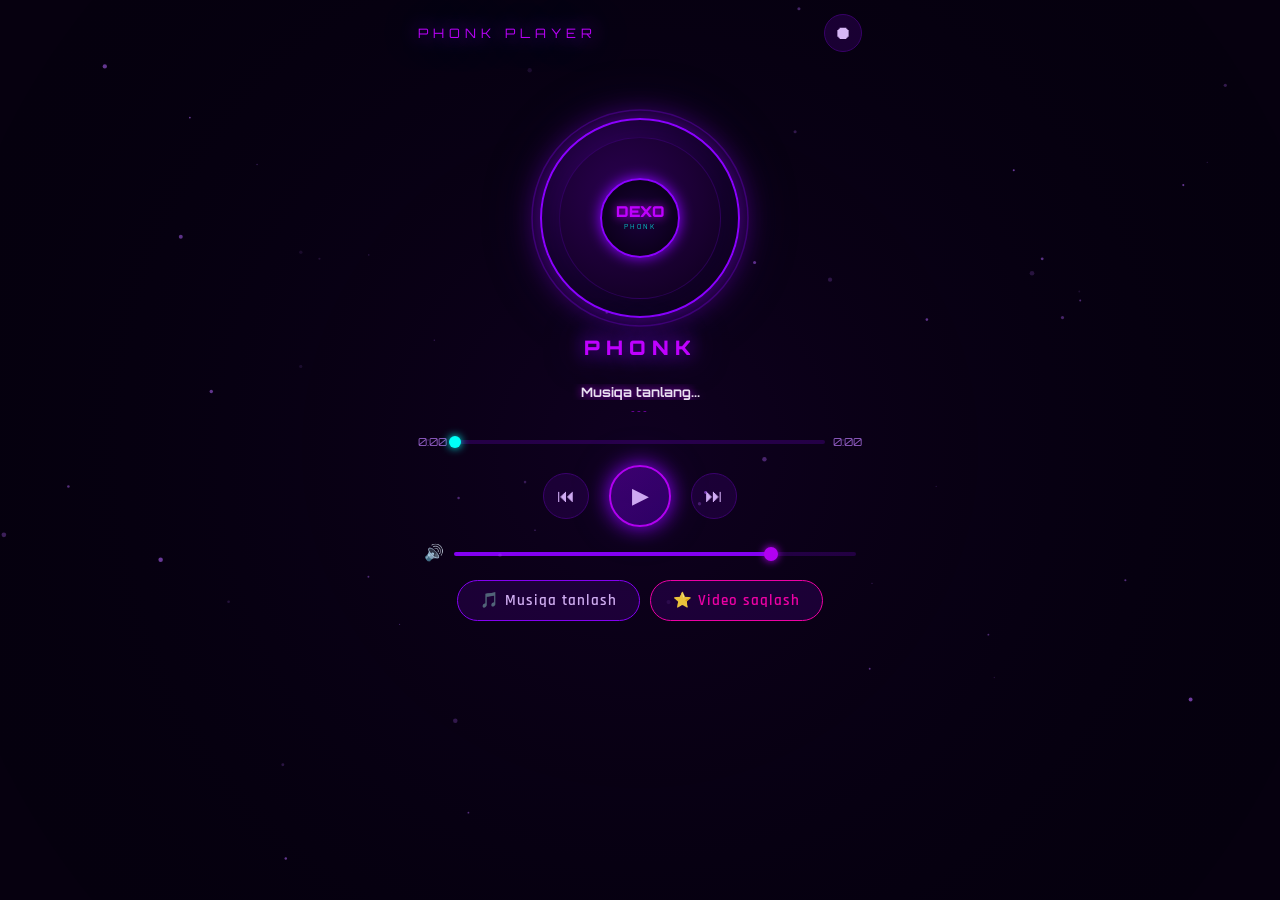
==== index.html @ 131a0eed "Add files via upload" ====
<!DOCTYPE html>
<html lang="uz">
<head>
<meta charset="UTF-8">
<meta name="viewport" content="width=device-width, initial-scale=1.0">
<title>DEXO PHONK Player</title>
<link rel="stylesheet" href="home.css">
</head>
<body>
<div class="app">

  <canvas id="bgCanvas"></canvas>

  <div class="container">

    <!-- Header -->
    <div class="header">
      <span class="app-title">PHONK PLAYER</span>
      <button class="rec-icon-btn" id="saveVideoBtn" title="Video yozish">⏺</button>
    </div>

    <!-- Visualizer -->
    <div class="visualizer-wrap">
      <canvas id="vizCanvas"></canvas>
      <div class="disc-ring">
        <div class="disc" id="disc">
          <div class="disc-inner">
            <span class="logo-text">DEXO</span>
            <span class="logo-sub">PHONK</span>
          </div>
        </div>
      </div>
      <div class="phonk-label">PHONK</div>
    </div>

    <!-- Song info -->
    <div class="song-info">
      <div class="song-title" id="songTitle">Musiqa tanlang...</div>
      <div class="song-artist" id="songArtist">---</div>
    </div>

    <!-- Progress -->
    <div class="progress-wrap">
      <span id="currentTime">0:00</span>
      <div class="progress-bar" id="progressBar">
        <div class="progress-fill" id="progressFill"></div>
        <div class="progress-thumb" id="progressThumb"></div>
      </div>
      <span id="duration">0:00</span>
    </div>

    <!-- Controls -->
    <div class="controls">
      <button class="ctrl-btn" id="prevBtn">⏮</button>
      <button class="ctrl-btn play-btn" id="playBtn">▶</button>
      <button class="ctrl-btn" id="nextBtn">⏭</button>
    </div>

    <!-- Volume -->
    <div class="volume-wrap">
      <span>🔊</span>
      <input type="range" id="volumeSlider" min="0" max="1" step="0.01" value="0.8">
    </div>

    <!-- Buttons -->
    <div class="file-section">
      <label class="file-btn" for="fileInput">
        🎵 Musiqa tanlash
        <input type="file" id="fileInput" accept="audio/*" hidden>
      </label>
      <button class="file-btn record-btn" id="recordBtn">⭐ Video saqlash</button>
    </div>

    <div class="loaded-info" id="loadedInfo"></div>

  </div>

  <!-- REC badge -->
  <div class="rec-indicator" id="recIndicator">
    <span class="rec-dot"></span><span id="recTime">REC 0:00</span>
  </div>

  <div class="toast" id="toast"></div>
</div>

<!-- crossOrigin YO'Q — local fayl uchun kerak emas -->
<audio id="audio"></audio>
<script src="home.js"></script>
</body>
</html>
---- home.css ----
@import url('https://fonts.googleapis.com/css2?family=Orbitron:wght@400;700;900&family=Rajdhani:wght@300;400;600&display=swap');

*, *::before, *::after { box-sizing: border-box; margin: 0; padding: 0; }

:root {
  --purple: #8b00ff;
  --purple-light: #bf00ff;
  --purple-dark: #3a006b;
  --cyan: #00fff7;
  --pink: #ff00aa;
  --bg: #06000f;
  --text: #e0c0ff;
}

html, body { height: 100%; background: var(--bg); }

body {
  color: var(--text);
  font-family: 'Rajdhani', sans-serif;
  overflow-x: hidden;
  min-height: 100vh;
}

#bgCanvas {
  position: fixed;
  top: 0; left: 0;
  width: 100%; height: 100%;
  z-index: 0;
  pointer-events: none;
}

.app { position: relative; z-index: 1; min-height: 100vh; }

.container {
  max-width: 480px;
  margin: 0 auto;
  padding: 14px 18px 30px;
  display: flex;
  flex-direction: column;
  align-items: center;
  gap: 16px;
}

/* Header */
.header {
  width: 100%;
  display: flex;
  align-items: center;
  justify-content: space-between;
}

.app-title {
  font-family: 'Orbitron', monospace;
  font-size: 13px;
  letter-spacing: 5px;
  color: var(--purple-light);
  text-shadow: 0 0 20px #8b00ff, 0 0 40px #4a0080;
}

.rec-icon-btn {
  background: rgba(139,0,255,0.15);
  border: 1.5px solid var(--purple-dark);
  color: var(--text);
  font-size: 18px;
  width: 38px; height: 38px;
  border-radius: 50%;
  cursor: pointer;
  display: flex; align-items: center; justify-content: center;
  transition: all 0.2s;
}
.rec-icon-btn:hover { border-color: var(--purple-light); box-shadow: 0 0 12px var(--purple); }
.rec-icon-btn.active { border-color: red; color: red; animation: pulseRec 1s infinite; }
@keyframes pulseRec { 0%,100%{box-shadow:0 0 8px red} 50%{box-shadow:0 0 24px red} }

/* Visualizer */
.visualizer-wrap {
  position: relative;
  width: 300px; height: 300px;
  display: flex; align-items: center; justify-content: center;
}

#vizCanvas {
  position: absolute;
  top: 0; left: 0;
  width: 100%; height: 100%;
}

.disc-ring {
  position: relative; z-index: 2;
  width: 200px; height: 200px;
  border-radius: 50%;
  background: radial-gradient(circle at 40% 35%, #3a006b 0%, #12002a 60%, #06000f 100%);
  border: 2px solid var(--purple);
  box-shadow: 0 0 30px #8b00ff88, 0 0 60px #4a008044, inset 0 0 30px #1a003355;
  display: flex; align-items: center; justify-content: center;
}

.disc {
  width: 162px; height: 162px;
  border-radius: 50%;
  background: radial-gradient(circle at 40% 35%, #2a0050 0%, #0d001a 100%);
  border: 1.5px solid #6600cc44;
  display: flex; align-items: center; justify-content: center;
  flex-direction: column;
}
.disc.spinning { animation: spin 4s linear infinite; }
@keyframes spin { to { transform: rotate(360deg); } }

.disc-inner {
  width: 80px; height: 80px;
  border-radius: 50%;
  background: radial-gradient(circle, #1a003a, #06000f);
  border: 2px solid var(--purple);
  box-shadow: 0 0 14px var(--purple);
  display: flex; align-items: center; justify-content: center;
  flex-direction: column;
  text-align: center;
}

.logo-text {
  font-family: 'Orbitron', monospace;
  font-size: 15px; font-weight: 900;
  color: var(--purple-light);
  text-shadow: 0 0 10px var(--purple-light);
  line-height: 1;
}
.logo-sub {
  font-size: 8px; color: var(--cyan);
  letter-spacing: 2px; margin-top: 3px;
}

.phonk-label {
  position: absolute; bottom: 8px; left: 50%;
  transform: translateX(-50%);
  font-family: 'Orbitron', monospace;
  font-size: 20px; font-weight: 900;
  color: var(--purple-light);
  text-shadow: 0 0 20px var(--purple), 0 0 40px var(--purple-dark);
  letter-spacing: 6px; z-index: 3; pointer-events: none;
}

/* Song info */
.song-info { text-align: center; width: 100%; }

.song-title {
  font-family: 'Orbitron', monospace;
  font-size: 13px; font-weight: 700; color: #fff;
  text-shadow: 0 0 10px var(--purple-light);
  white-space: nowrap; overflow: hidden; text-overflow: ellipsis;
  max-width: 340px; margin: 0 auto;
}
.song-artist {
  font-size: 12px; color: var(--purple-light);
  margin-top: 4px; letter-spacing: 2px;
}

/* Progress */
.progress-wrap {
  width: 100%; display: flex; align-items: center; gap: 8px;
  font-size: 11px; color: #9966cc; font-family: 'Orbitron', monospace;
}
.progress-bar {
  flex: 1; height: 4px;
  background: rgba(139,0,255,0.2);
  border-radius: 2px; cursor: pointer; position: relative;
}
.progress-fill {
  height: 100%; width: 0%;
  background: linear-gradient(90deg, var(--purple), var(--cyan));
  border-radius: 2px; box-shadow: 0 0 6px var(--cyan);
  pointer-events: none;
}
.progress-thumb {
  position: absolute; top: 50%; left: 0%;
  transform: translate(-50%,-50%);
  width: 12px; height: 12px;
  background: var(--cyan); border-radius: 50%;
  box-shadow: 0 0 8px var(--cyan); pointer-events: none;
}

/* Controls */
.controls { display: flex; align-items: center; gap: 20px; }

.ctrl-btn {
  background: rgba(139,0,255,0.12);
  border: 1.5px solid var(--purple-dark);
  color: var(--text);
  width: 46px; height: 46px;
  border-radius: 50%; font-size: 18px;
  cursor: pointer;
  display: flex; align-items: center; justify-content: center;
  transition: all 0.2s;
}
.ctrl-btn:hover { border-color: var(--purple-light); box-shadow: 0 0 14px var(--purple); color: #fff; }
.ctrl-btn:active { transform: scale(0.93); }

.play-btn {
  width: 62px; height: 62px; font-size: 22px;
  background: linear-gradient(135deg, var(--purple-dark), #2a0060);
  border: 2px solid var(--purple-light);
  box-shadow: 0 0 20px var(--purple), 0 0 40px #4a008055;
}
.play-btn:hover { box-shadow: 0 0 30px var(--purple-light); }

/* Volume */
.volume-wrap {
  width: 100%; display: flex; align-items: center; gap: 10px; padding: 0 6px;
}
#volumeSlider {
  flex: 1; -webkit-appearance: none; height: 4px;
  background: linear-gradient(90deg, var(--purple) 80%, rgba(139,0,255,0.2) 80%);
  border-radius: 2px; cursor: pointer; outline: none;
}
#volumeSlider::-webkit-slider-thumb {
  -webkit-appearance: none;
  width: 14px; height: 14px;
  background: var(--purple-light); border-radius: 50%;
  box-shadow: 0 0 8px var(--purple-light);
}

/* File section */
.file-section {
  display: flex; gap: 10px; flex-wrap: wrap;
  justify-content: center; width: 100%;
}
.file-btn {
  display: flex; align-items: center; gap: 8px;
  padding: 10px 22px;
  background: rgba(139,0,255,0.14);
  border: 1.5px solid var(--purple);
  border-radius: 30px; color: var(--text);
  font-family: 'Rajdhani', sans-serif;
  font-size: 15px; font-weight: 600; letter-spacing: 1px;
  cursor: pointer; transition: all 0.2s;
}
.file-btn:hover { background: rgba(139,0,255,0.28); box-shadow: 0 0 14px var(--purple); color: #fff; }
.file-btn:active { transform: scale(0.96); }

.record-btn { border-color: var(--pink); color: var(--pink); }
.record-btn:hover { box-shadow: 0 0 14px var(--pink); background: rgba(255,0,170,0.14); }
.record-btn.recording {
  animation: pulsePink 1s infinite;
  background: rgba(255,0,170,0.22); color: #fff;
}
@keyframes pulsePink {
  0%,100%{box-shadow:0 0 8px var(--pink)}
  50%{box-shadow:0 0 28px var(--pink),0 0 50px var(--pink)}
}

.loaded-info {
  font-size: 12px; color: #7744aa;
  text-align: center; letter-spacing: 1px; min-height: 16px;
}

/* REC indicator */
.rec-indicator {
  position: fixed; top: 16px; right: 16px;
  background: rgba(160,0,0,0.2);
  border: 1.5px solid red; border-radius: 20px;
  padding: 5px 14px;
  font-family: 'Orbitron', monospace; font-size: 11px; color: red;
  display: none; align-items: center; gap: 7px; z-index: 100;
}
.rec-indicator.show { display: flex; }
.rec-dot {
  width: 8px; height: 8px; background: red;
  border-radius: 50%; animation: blink 1s infinite;
}
@keyframes blink { 0%,100%{opacity:1} 50%{opacity:0} }

/* Toast */
.toast {
  position: fixed; bottom: 30px; left: 50%;
  transform: translateX(-50%) translateY(100px);
  background: rgba(90,0,180,0.97);
  color: #fff; padding: 10px 26px; border-radius: 24px;
  font-family: 'Rajdhani', sans-serif; font-size: 14px;
  font-weight: 600; letter-spacing: 1px;
  transition: transform 0.3s; z-index: 200;
  white-space: nowrap; box-shadow: 0 0 20px var(--purple);
  pointer-events: none;
}
.toast.show { transform: translateX(-50%) translateY(0); }
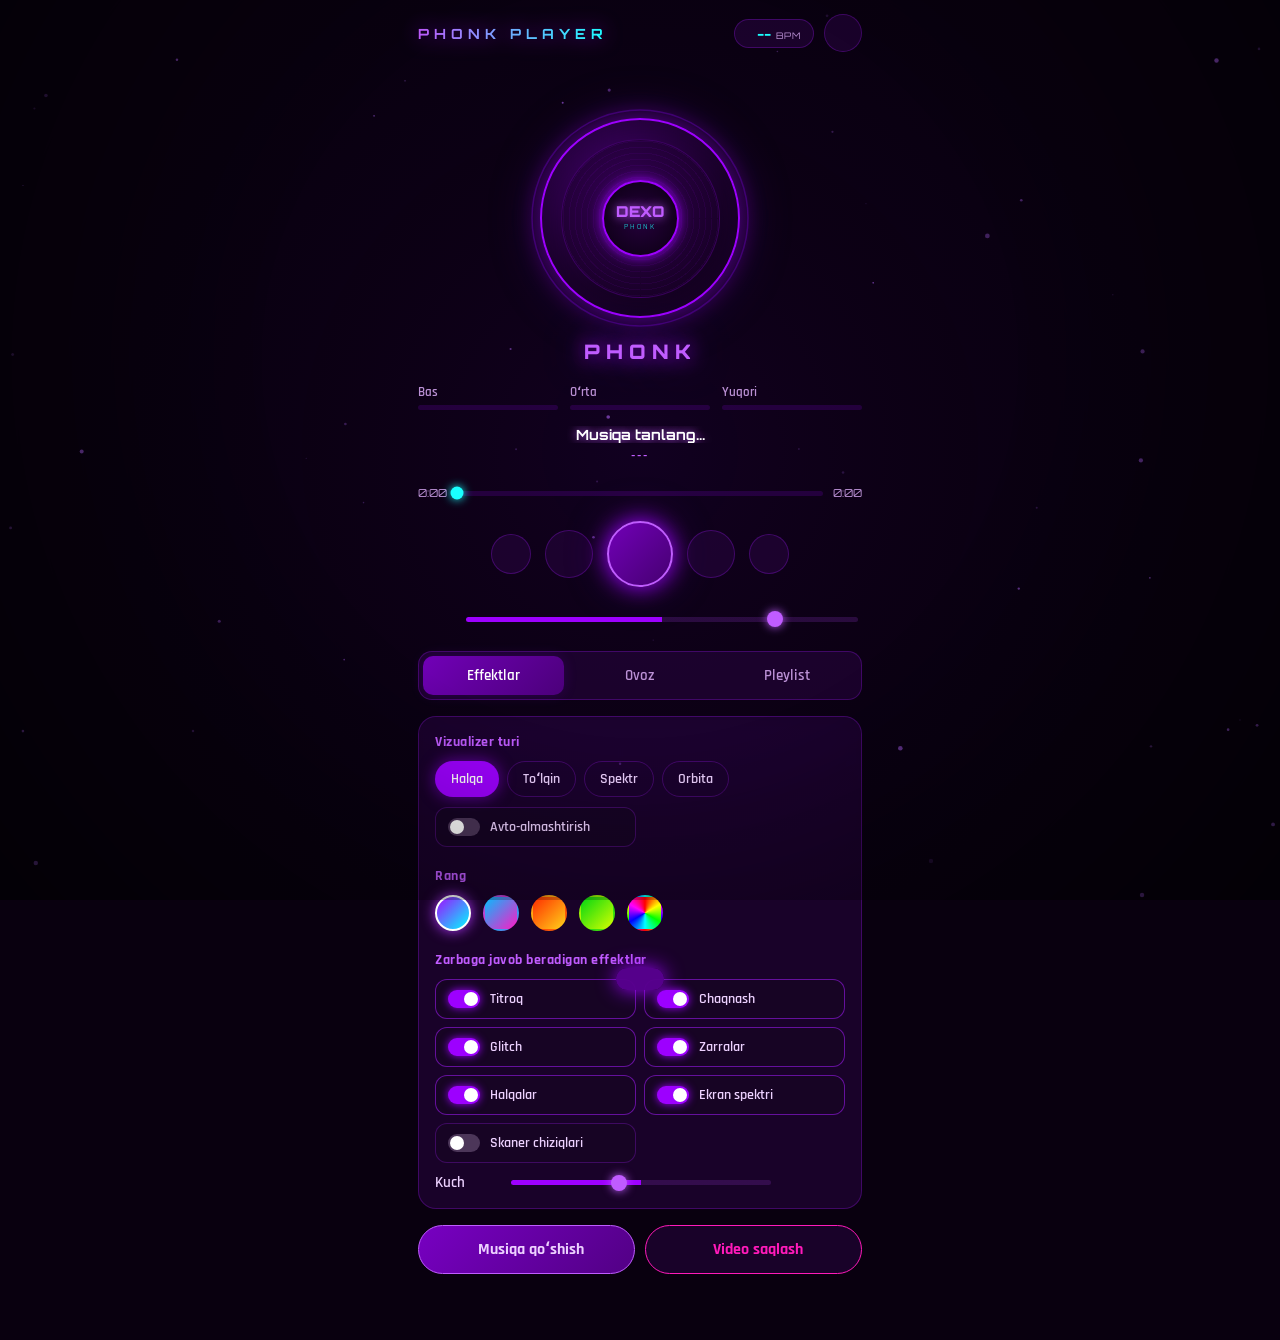
==== commit c6d414f9: "Add files via upload" ====
--- a/index.html
+++ b/index.html
@@ -2,27 +2,35 @@
 <html lang="uz">
 <head>
 <meta charset="UTF-8">
-<meta name="viewport" content="width=device-width, initial-scale=1.0">
+<meta name="viewport" content="width=device-width, initial-scale=1.0, viewport-fit=cover">
 <title>DEXO PHONK Player</title>
 <link rel="stylesheet" href="home.css">
 </head>
 <body>
-<div class="app">
+<div class="app" id="app">
 
   <canvas id="bgCanvas"></canvas>
-
-  <div class="container">
-
-    <!-- Header -->
-    <div class="header">
+  <div class="flash" id="flash"></div>
+  <div class="vignette"></div>
+  <div class="scan"></div>
+
+  <div class="container" id="container">
+
+    <!-- Sarlavha -->
+    <header class="header">
       <span class="app-title">PHONK PLAYER</span>
-      <button class="rec-icon-btn" id="saveVideoBtn" title="Video yozish">⏺</button>
-    </div>
-
-    <!-- Visualizer -->
-    <div class="visualizer-wrap">
+      <div class="header-right">
+        <div class="bpm" title="Musiqa tempi (taxminiy)">
+          <span id="bpmVal">--</span><small>BPM</small>
+        </div>
+        <button class="round-btn" id="saveVideoBtn" title="Video yozish" data-ico="rec"></button>
+      </div>
+    </header>
+
+    <!-- Vizualizer -->
+    <div class="visualizer-wrap" id="vizWrap">
       <canvas id="vizCanvas"></canvas>
-      <div class="disc-ring">
+      <div class="disc-ring" id="discRing">
         <div class="disc" id="disc">
           <div class="disc-inner">
             <span class="logo-text">DEXO</span>
@@ -33,7 +41,14 @@
       <div class="phonk-label">PHONK</div>
     </div>
 
-    <!-- Song info -->
+    <!-- Bas / oʻrta / yuqori darajalari -->
+    <div class="meters">
+      <div class="meter"><span>Bas</span><div class="meter-bar" id="mBass"><i></i></div></div>
+      <div class="meter"><span>Oʻrta</span><div class="meter-bar" id="mMid"><i></i></div></div>
+      <div class="meter"><span>Yuqori</span><div class="meter-bar" id="mTreble"><i></i></div></div>
+    </div>
+
+    <!-- Qoʻshiq maʼlumoti -->
     <div class="song-info">
       <div class="song-title" id="songTitle">Musiqa tanlang...</div>
       <div class="song-artist" id="songArtist">---</div>
@@ -43,48 +58,146 @@
     <div class="progress-wrap">
       <span id="currentTime">0:00</span>
       <div class="progress-bar" id="progressBar">
-        <div class="progress-fill" id="progressFill"></div>
+        <div class="progress-track"><div class="progress-fill" id="progressFill"></div></div>
         <div class="progress-thumb" id="progressThumb"></div>
       </div>
       <span id="duration">0:00</span>
     </div>
 
-    <!-- Controls -->
+    <!-- Boshqaruv -->
     <div class="controls">
-      <button class="ctrl-btn" id="prevBtn">⏮</button>
-      <button class="ctrl-btn play-btn" id="playBtn">▶</button>
-      <button class="ctrl-btn" id="nextBtn">⏭</button>
-    </div>
-
-    <!-- Volume -->
+      <button class="ctrl-btn small" id="shuffleBtn" title="Aralashtirish (S)" data-ico="shuffle"></button>
+      <button class="ctrl-btn" id="prevBtn" title="Oldingi (P)" data-ico="prev"></button>
+      <button class="ctrl-btn play-btn" id="playBtn" title="Ijro / pauza (Probel)" data-ico="play"></button>
+      <button class="ctrl-btn" id="nextBtn" title="Keyingi (N)" data-ico="next"></button>
+      <button class="ctrl-btn small" id="loopBtn" title="Takrorlash (L)" data-ico="repeat"></button>
+    </div>
+
+    <!-- Ovoz balandligi -->
     <div class="volume-wrap">
-      <span>🔊</span>
-      <input type="range" id="volumeSlider" min="0" max="1" step="0.01" value="0.8">
-    </div>
-
-    <!-- Buttons -->
-    <div class="file-section">
-      <label class="file-btn" for="fileInput">
-        🎵 Musiqa tanlash
-        <input type="file" id="fileInput" accept="audio/*" hidden>
+      <button class="icon-btn" id="muteBtn" title="Ovozni oʻchirish (M)" data-ico="vol"></button>
+      <input type="range" id="volumeSlider" min="0" max="1" step="0.01" value="0.8" aria-label="Ovoz balandligi">
+    </div>
+
+    <!-- Tablar -->
+    <div class="tabs" role="tablist">
+      <button class="tab active" data-tab="fx" role="tab">Effektlar</button>
+      <button class="tab" data-tab="audio" role="tab">Ovoz</button>
+      <button class="tab" data-tab="list" role="tab">Pleylist</button>
+    </div>
+
+    <div class="panels">
+
+      <!-- EFFEKTLAR -->
+      <section class="panel show" id="panel-fx">
+        <div class="group">
+          <div class="group-title">Vizualizer turi</div>
+          <div class="chips">
+            <button class="chip active" data-viz="ring">Halqa</button>
+            <button class="chip" data-viz="wave">Toʻlqin</button>
+            <button class="chip" data-viz="bars">Spektr</button>
+            <button class="chip" data-viz="orbit">Orbita</button>
+          </div>
+          <div class="switches">
+            <button class="switch" data-fx="auto" aria-pressed="false"><span class="sw"></span>Avto-almashtirish</button>
+          </div>
+        </div>
+
+        <div class="group">
+          <div class="group-title">Rang</div>
+          <div class="swatches">
+            <button class="swatch active" data-theme="phonk" title="Phonk"></button>
+            <button class="swatch" data-theme="neon" title="Neon"></button>
+            <button class="swatch" data-theme="fire" title="Olov"></button>
+            <button class="swatch" data-theme="toxic" title="Zahar"></button>
+            <button class="swatch" data-theme="rainbow" title="Kamalak (avto)"></button>
+          </div>
+        </div>
+
+        <div class="group">
+          <div class="group-title">Zarbaga javob beradigan effektlar</div>
+          <div class="switches">
+            <button class="switch" data-fx="shake" aria-pressed="true"><span class="sw"></span>Titroq</button>
+            <button class="switch" data-fx="flash" aria-pressed="true"><span class="sw"></span>Chaqnash</button>
+            <button class="switch" data-fx="glitch" aria-pressed="true"><span class="sw"></span>Glitch</button>
+            <button class="switch" data-fx="particles" aria-pressed="true"><span class="sw"></span>Zarralar</button>
+            <button class="switch" data-fx="rings" aria-pressed="true"><span class="sw"></span>Halqalar</button>
+            <button class="switch" data-fx="screenBars" aria-pressed="true"><span class="sw"></span>Ekran spektri</button>
+            <button class="switch" data-fx="scan" aria-pressed="false"><span class="sw"></span>Skaner chiziqlari</button>
+          </div>
+          <label class="slider-row">
+            <span>Kuch</span>
+            <input type="range" data-num="power" min="0.3" max="2" step="0.1" value="1">
+            <output></output>
+          </label>
+        </div>
+      </section>
+
+      <!-- OVOZ -->
+      <section class="panel" id="panel-audio">
+        <div class="group">
+          <div class="group-title">Tayyor sozlamalar</div>
+          <div class="chips">
+            <button class="chip active" data-preset="normal">Oddiy</button>
+            <button class="chip" data-preset="slowed">Slowed + reverb</button>
+            <button class="chip" data-preset="sped">Sped up</button>
+            <button class="chip" data-preset="bass">Bass boost</button>
+          </div>
+        </div>
+
+        <div class="group">
+          <div class="group-title">Ekvalayzer</div>
+          <label class="slider-row"><span>Bas</span>
+            <input type="range" data-au="bass" min="-12" max="12" step="1" value="0"><output></output></label>
+          <label class="slider-row"><span>Oʻrta</span>
+            <input type="range" data-au="mid" min="-12" max="12" step="1" value="0"><output></output></label>
+          <label class="slider-row"><span>Yuqori</span>
+            <input type="range" data-au="treble" min="-12" max="12" step="1" value="0"><output></output></label>
+        </div>
+
+        <div class="group">
+          <div class="group-title">Effektlar</div>
+          <label class="slider-row"><span>Reverb</span>
+            <input type="range" data-au="reverb" min="0" max="1" step="0.05" value="0"><output></output></label>
+          <label class="slider-row"><span>Tezlik</span>
+            <input type="range" data-au="speed" min="0.5" max="1.5" step="0.05" value="1"><output></output></label>
+          <div class="switches">
+            <button class="switch" data-aub="keepPitch" aria-pressed="true"><span class="sw"></span>Ohangni saqlash</button>
+          </div>
+          <div class="hint">Ohangni saqlash oʻchiq boʻlsa, tezlik oʻzgarganda ovoz ham past yoki baland boʻladi (slowed / sped up uslubi).</div>
+        </div>
+      </section>
+
+      <!-- PLEYLIST -->
+      <section class="panel" id="panel-list">
+        <ul class="playlist" id="playlist"></ul>
+        <div class="empty" id="emptyList">Pleylist boʻsh. «Musiqa qoʻshish» tugmasini bosing yoki audio fayllarni shu sahifaga tashlang.</div>
+        <div class="hint keys">Klavishlar: Probel — ijro, ← → — surish, ↑ ↓ — ovoz, N / P — keyingi / oldingi, M — ovozsiz, V — vizualizer, T — rang.</div>
+      </section>
+    </div>
+
+    <!-- Tugmalar -->
+    <div class="actions">
+      <label class="btn primary" for="fileInput">
+        <span class="ico" data-ico="music"></span>Musiqa qoʻshish
+        <input type="file" id="fileInput" accept="audio/*" multiple hidden>
       </label>
-      <button class="file-btn record-btn" id="recordBtn">⭐ Video saqlash</button>
+      <button class="btn record" id="recordBtn"><span class="ico" data-ico="rec"></span>Video saqlash</button>
     </div>
 
     <div class="loaded-info" id="loadedInfo"></div>
-
   </div>
 
-  <!-- REC badge -->
+  <!-- REC belgisi -->
   <div class="rec-indicator" id="recIndicator">
     <span class="rec-dot"></span><span id="recTime">REC 0:00</span>
   </div>
 
+  <div class="drop">Musiqani shu yerga tashlang</div>
   <div class="toast" id="toast"></div>
 </div>
 
-<!-- crossOrigin YO'Q — local fayl uchun kerak emas -->
-<audio id="audio"></audio>
+<audio id="audio" preload="auto"></audio>
 <script src="home.js"></script>
 </body>
 </html>
--- a/home.css
+++ b/home.css
@@ -1,15 +1,22 @@
-@import url('https://fonts.googleapis.com/css2?family=Orbitron:wght@400;700;900&family=Rajdhani:wght@300;400;600&display=swap');
+@import url('https://fonts.googleapis.com/css2?family=Orbitron:wght@400;700;900&family=Rajdhani:wght@400;500;600;700&display=swap');
 
 *, *::before, *::after { box-sizing: border-box; margin: 0; padding: 0; }
 
+/* Ranglar JS orqali (--h, --h2, --h3) oʻzgaradi */
 :root {
-  --purple: #8b00ff;
-  --purple-light: #bf00ff;
-  --purple-dark: #3a006b;
-  --cyan: #00fff7;
-  --pink: #ff00aa;
-  --bg: #06000f;
-  --text: #e0c0ff;
+  --h: 277;
+  --h2: 180;
+  --h3: 318;
+  --c1: hsl(var(--h) 100% 50%);
+  --c2: hsl(var(--h) 100% 68%);
+  --c3: hsl(var(--h2) 100% 55%);
+  --c4: hsl(var(--h3) 100% 55%);
+  --bg: hsl(var(--h) 100% 3%);
+  --text: hsl(var(--h) 100% 91%);
+  --muted: hsl(var(--h) 45% 70%);
+  --line: hsl(var(--h) 100% 55% / 0.28);
+  --glass: hsl(var(--h) 90% 14% / 0.5);
+  --glass-hi: hsl(var(--h) 100% 50% / 0.16);
 }
 
 html, body { height: 100%; background: var(--bg); }
@@ -17,267 +24,446 @@
 body {
   color: var(--text);
   font-family: 'Rajdhani', sans-serif;
+  font-size: 16px;
   overflow-x: hidden;
   min-height: 100vh;
-}
-
+  -webkit-tap-highlight-color: transparent;
+}
+
+button { font-family: inherit; color: inherit; }
+button:focus-visible, input:focus-visible, .btn:focus-within {
+  outline: 2px solid var(--c3);
+  outline-offset: 2px;
+}
+
+/* ── Fon qatlamlari ─────────────────────────── */
 #bgCanvas {
-  position: fixed;
-  top: 0; left: 0;
+  position: fixed; top: 0; left: 0;
   width: 100%; height: 100%;
-  z-index: 0;
-  pointer-events: none;
-}
+  z-index: 0; pointer-events: none;
+}
+.flash {
+  position: fixed; inset: 0; z-index: 50; pointer-events: none;
+  opacity: 0; mix-blend-mode: screen;
+  background: radial-gradient(circle at 50% 35%, hsl(var(--h) 100% 62%), hsl(var(--h2) 100% 40% / 0.4) 55%, transparent 80%);
+}
+.vignette {
+  position: fixed; inset: 0; z-index: 49; pointer-events: none;
+  background: radial-gradient(circle at 50% 40%, transparent 45%, rgba(0, 0, 0, 0.6) 100%);
+}
+.scan {
+  position: fixed; inset: 0; z-index: 51; pointer-events: none; display: none;
+  background: repeating-linear-gradient(0deg, rgba(0,0,0,0.28) 0 1px, transparent 1px 3px);
+  mix-blend-mode: multiply;
+}
+.app.fx-scan .scan { display: block; }
 
 .app { position: relative; z-index: 1; min-height: 100vh; }
 
 .container {
+  position: relative; z-index: 2;
   max-width: 480px;
   margin: 0 auto;
-  padding: 14px 18px 30px;
-  display: flex;
-  flex-direction: column;
-  align-items: center;
-  gap: 16px;
-}
-
-/* Header */
+  padding: calc(14px + env(safe-area-inset-top, 0px)) 18px calc(34px + env(safe-area-inset-bottom, 0px));
+  display: flex; flex-direction: column; align-items: center; gap: 16px;
+  will-change: transform;
+}
+
+/* ── Sarlavha ───────────────────────────────── */
 .header {
   width: 100%;
-  display: flex;
-  align-items: center;
-  justify-content: space-between;
-}
+  display: flex; align-items: center; justify-content: space-between;
+}
+.header-right { display: flex; align-items: center; gap: 10px; }
 
 .app-title {
   font-family: 'Orbitron', monospace;
-  font-size: 13px;
-  letter-spacing: 5px;
-  color: var(--purple-light);
-  text-shadow: 0 0 20px #8b00ff, 0 0 40px #4a0080;
-}
-
-.rec-icon-btn {
-  background: rgba(139,0,255,0.15);
-  border: 1.5px solid var(--purple-dark);
+  font-size: 14px; font-weight: 700; letter-spacing: 5px;
+  background: linear-gradient(90deg, var(--c2), var(--c3));
+  -webkit-background-clip: text; background-clip: text; color: transparent;
+  filter: drop-shadow(0 0 10px hsl(var(--h) 100% 50% / 0.7));
+}
+
+.bpm {
+  display: flex; align-items: baseline; gap: 5px;
+  padding: 5px 12px; border-radius: 999px;
+  background: var(--glass); border: 1px solid var(--line);
+  font-family: 'Orbitron', monospace;
+}
+.bpm span { font-size: 14px; font-weight: 700; color: var(--c3); min-width: 2ch; text-align: right; }
+.bpm small { font-size: 9px; color: var(--muted); letter-spacing: 1px; }
+
+.round-btn {
+  width: 38px; height: 38px; border-radius: 50%;
+  background: var(--glass); border: 1.5px solid var(--line);
+  display: flex; align-items: center; justify-content: center;
+  cursor: pointer; transition: all 0.2s;
+}
+.round-btn svg { width: 18px; height: 18px; }
+.round-btn:hover { border-color: var(--c2); box-shadow: 0 0 14px var(--c1); }
+.round-btn.active { border-color: #ff2a2a; color: #ff2a2a; animation: pulseRec 1s infinite; }
+@keyframes pulseRec { 0%,100% { box-shadow: 0 0 6px #f22; } 50% { box-shadow: 0 0 22px #f22; } }
+
+/* ── Vizualizer ─────────────────────────────── */
+.visualizer-wrap {
+  position: relative;
+  width: min(300px, 84vw);
+  aspect-ratio: 1;
+  display: flex; align-items: center; justify-content: center;
+}
+#vizCanvas { position: absolute; top: 0; left: 0; width: 100%; height: 100%; }
+
+.disc-ring {
+  --glow: 0;
+  position: relative; z-index: 2;
+  width: 66.67%; aspect-ratio: 1;
+  border-radius: 50%;
+  background: radial-gradient(circle at 40% 35%, hsl(var(--h) 100% 22%) 0%, hsl(var(--h) 100% 7%) 60%, var(--bg) 100%);
+  border: 2px solid var(--c1);
+  box-shadow:
+    0 0 calc(26px + var(--glow) * 50px) hsl(var(--h) 100% 50% / calc(0.45 + var(--glow) * 0.45)),
+    0 0 calc(50px + var(--glow) * 70px) hsl(var(--h) 100% 30% / 0.35),
+    inset 0 0 30px hsl(var(--h) 100% 15% / 0.35);
+  display: flex; align-items: center; justify-content: center;
+  will-change: transform;
+}
+
+.disc {
+  width: 81%; aspect-ratio: 1;
+  border-radius: 50%;
+  background:
+    repeating-radial-gradient(circle at center, transparent 0 5px, hsl(var(--h) 100% 50% / 0.07) 5px 6px),
+    radial-gradient(circle at 40% 35%, hsl(var(--h) 100% 16%) 0%, hsl(var(--h) 100% 5%) 100%);
+  border: 1.5px solid hsl(var(--h) 100% 40% / 0.3);
+  display: flex; align-items: center; justify-content: center;
+  will-change: transform;
+}
+
+.disc-inner {
+  width: 49%; aspect-ratio: 1;
+  border-radius: 50%;
+  background: radial-gradient(circle, hsl(var(--h) 100% 12%), var(--bg));
+  border: 2px solid var(--c1);
+  box-shadow: 0 0 14px var(--c1);
+  display: flex; align-items: center; justify-content: center; flex-direction: column;
+  text-align: center;
+}
+.logo-text {
+  font-family: 'Orbitron', monospace; font-size: 15px; font-weight: 900;
+  color: var(--c2); text-shadow: 0 0 10px var(--c2); line-height: 1;
+}
+.logo-sub { font-size: 8px; color: var(--c3); letter-spacing: 2px; margin-top: 3px; }
+
+.phonk-label {
+  position: absolute; bottom: 4px; left: 50%;
+  transform: translateX(-50%);
+  font-family: 'Orbitron', monospace; font-size: 20px; font-weight: 900;
+  color: var(--c2);
+  text-shadow: 0 0 20px var(--c1), 0 0 40px hsl(var(--h) 100% 30%);
+  letter-spacing: 6px; z-index: 3; pointer-events: none;
+}
+
+/* ── Daraja koʻrsatkichlari ─────────────────── */
+.meters { width: 100%; display: grid; grid-template-columns: repeat(3, 1fr); gap: 12px; }
+.meter { display: flex; flex-direction: column; gap: 5px; font-size: 13px; font-weight: 600; color: var(--muted); }
+.meter-bar { height: 5px; border-radius: 3px; background: var(--glass-hi); overflow: hidden; --v: 0; }
+.meter-bar i {
+  display: block; width: 100%; height: 100%;
+  transform-origin: left; transform: scaleX(var(--v));
+  background: linear-gradient(90deg, var(--c1), var(--c3));
+  box-shadow: 0 0 8px var(--c3);
+}
+
+/* ── Qoʻshiq maʼlumoti ──────────────────────── */
+.song-info { text-align: center; width: 100%; }
+.song-title {
+  font-family: 'Orbitron', monospace; font-size: 14px; font-weight: 700; color: #fff;
+  text-shadow: 0 0 10px var(--c2);
+  white-space: nowrap; overflow: hidden; text-overflow: ellipsis;
+  max-width: 100%; margin: 0 auto;
+}
+.song-artist { font-size: 14px; font-weight: 600; color: var(--c2); margin-top: 4px; letter-spacing: 2px; }
+
+/* ── Progress ───────────────────────────────── */
+.progress-wrap {
+  width: 100%; display: flex; align-items: center; gap: 10px;
+  font-size: 11px; color: var(--muted); font-family: 'Orbitron', monospace;
+}
+.progress-bar { flex: 1; height: 24px; position: relative; cursor: pointer; touch-action: none; display: flex; align-items: center; }
+.progress-track { width: 100%; height: 5px; background: var(--glass-hi); border-radius: 3px; overflow: hidden; }
+.progress-fill {
+  height: 100%; width: 0%;
+  background: linear-gradient(90deg, var(--c1), var(--c3));
+  box-shadow: 0 0 8px var(--c3); pointer-events: none;
+}
+.progress-thumb {
+  position: absolute; top: 50%; left: 0%;
+  transform: translate(-50%, -50%);
+  width: 13px; height: 13px; background: var(--c3); border-radius: 50%;
+  box-shadow: 0 0 10px var(--c3); pointer-events: none;
+}
+
+/* ── Boshqaruv ──────────────────────────────── */
+.controls { display: flex; align-items: center; justify-content: center; gap: 14px; }
+
+.ctrl-btn {
+  background: var(--glass); border: 1.5px solid var(--line);
   color: var(--text);
-  font-size: 18px;
-  width: 38px; height: 38px;
-  border-radius: 50%;
+  width: 48px; height: 48px; border-radius: 50%;
   cursor: pointer;
   display: flex; align-items: center; justify-content: center;
   transition: all 0.2s;
 }
-.rec-icon-btn:hover { border-color: var(--purple-light); box-shadow: 0 0 12px var(--purple); }
-.rec-icon-btn.active { border-color: red; color: red; animation: pulseRec 1s infinite; }
-@keyframes pulseRec { 0%,100%{box-shadow:0 0 8px red} 50%{box-shadow:0 0 24px red} }
-
-/* Visualizer */
-.visualizer-wrap {
-  position: relative;
-  width: 300px; height: 300px;
-  display: flex; align-items: center; justify-content: center;
-}
-
-#vizCanvas {
-  position: absolute;
-  top: 0; left: 0;
-  width: 100%; height: 100%;
-}
-
-.disc-ring {
-  position: relative; z-index: 2;
-  width: 200px; height: 200px;
-  border-radius: 50%;
-  background: radial-gradient(circle at 40% 35%, #3a006b 0%, #12002a 60%, #06000f 100%);
-  border: 2px solid var(--purple);
-  box-shadow: 0 0 30px #8b00ff88, 0 0 60px #4a008044, inset 0 0 30px #1a003355;
-  display: flex; align-items: center; justify-content: center;
-}
-
-.disc {
-  width: 162px; height: 162px;
-  border-radius: 50%;
-  background: radial-gradient(circle at 40% 35%, #2a0050 0%, #0d001a 100%);
-  border: 1.5px solid #6600cc44;
-  display: flex; align-items: center; justify-content: center;
-  flex-direction: column;
-}
-.disc.spinning { animation: spin 4s linear infinite; }
-@keyframes spin { to { transform: rotate(360deg); } }
-
-.disc-inner {
-  width: 80px; height: 80px;
-  border-radius: 50%;
-  background: radial-gradient(circle, #1a003a, #06000f);
-  border: 2px solid var(--purple);
-  box-shadow: 0 0 14px var(--purple);
-  display: flex; align-items: center; justify-content: center;
-  flex-direction: column;
-  text-align: center;
-}
-
-.logo-text {
-  font-family: 'Orbitron', monospace;
-  font-size: 15px; font-weight: 900;
-  color: var(--purple-light);
-  text-shadow: 0 0 10px var(--purple-light);
-  line-height: 1;
-}
-.logo-sub {
-  font-size: 8px; color: var(--cyan);
-  letter-spacing: 2px; margin-top: 3px;
-}
-
-.phonk-label {
-  position: absolute; bottom: 8px; left: 50%;
-  transform: translateX(-50%);
-  font-family: 'Orbitron', monospace;
-  font-size: 20px; font-weight: 900;
-  color: var(--purple-light);
-  text-shadow: 0 0 20px var(--purple), 0 0 40px var(--purple-dark);
-  letter-spacing: 6px; z-index: 3; pointer-events: none;
-}
-
-/* Song info */
-.song-info { text-align: center; width: 100%; }
-
-.song-title {
-  font-family: 'Orbitron', monospace;
-  font-size: 13px; font-weight: 700; color: #fff;
-  text-shadow: 0 0 10px var(--purple-light);
-  white-space: nowrap; overflow: hidden; text-overflow: ellipsis;
-  max-width: 340px; margin: 0 auto;
-}
-.song-artist {
-  font-size: 12px; color: var(--purple-light);
-  margin-top: 4px; letter-spacing: 2px;
-}
-
-/* Progress */
-.progress-wrap {
-  width: 100%; display: flex; align-items: center; gap: 8px;
-  font-size: 11px; color: #9966cc; font-family: 'Orbitron', monospace;
-}
-.progress-bar {
-  flex: 1; height: 4px;
-  background: rgba(139,0,255,0.2);
-  border-radius: 2px; cursor: pointer; position: relative;
-}
-.progress-fill {
-  height: 100%; width: 0%;
-  background: linear-gradient(90deg, var(--purple), var(--cyan));
-  border-radius: 2px; box-shadow: 0 0 6px var(--cyan);
-  pointer-events: none;
-}
-.progress-thumb {
-  position: absolute; top: 50%; left: 0%;
-  transform: translate(-50%,-50%);
-  width: 12px; height: 12px;
-  background: var(--cyan); border-radius: 50%;
-  box-shadow: 0 0 8px var(--cyan); pointer-events: none;
-}
-
-/* Controls */
-.controls { display: flex; align-items: center; gap: 20px; }
-
-.ctrl-btn {
-  background: rgba(139,0,255,0.12);
-  border: 1.5px solid var(--purple-dark);
-  color: var(--text);
-  width: 46px; height: 46px;
-  border-radius: 50%; font-size: 18px;
-  cursor: pointer;
-  display: flex; align-items: center; justify-content: center;
+.ctrl-btn svg { width: 20px; height: 20px; }
+.ctrl-btn:hover { border-color: var(--c2); box-shadow: 0 0 14px var(--c1); color: #fff; }
+.ctrl-btn:active { transform: scale(0.93); }
+.ctrl-btn.small { width: 40px; height: 40px; color: var(--muted); }
+.ctrl-btn.small svg { width: 17px; height: 17px; }
+.ctrl-btn.small.on { color: var(--c3); border-color: var(--c3); box-shadow: 0 0 12px hsl(var(--h2) 100% 50% / 0.5); }
+
+.play-btn {
+  width: 66px; height: 66px;
+  background: linear-gradient(135deg, hsl(var(--h) 100% 36%), hsl(var(--h) 100% 22%));
+  border: 2px solid var(--c2);
+  box-shadow: 0 0 22px var(--c1), 0 0 44px hsl(var(--h) 100% 30% / 0.4);
+}
+.play-btn svg { width: 26px; height: 26px; }
+
+/* ── Ovoz balandligi ────────────────────────── */
+.volume-wrap { width: 100%; display: flex; align-items: center; gap: 12px; padding: 0 4px; }
+.icon-btn {
+  background: none; border: none; color: var(--muted); cursor: pointer;
+  width: 32px; height: 32px; display: flex; align-items: center; justify-content: center;
+  border-radius: 50%; transition: color 0.2s;
+}
+.icon-btn:hover { color: var(--text); }
+.icon-btn svg { width: 20px; height: 20px; }
+.icon-btn.on { color: #ff5577; }
+
+/* Umumiy range */
+input[type=range] {
+  -webkit-appearance: none; appearance: none;
+  width: 100%; height: 5px; border-radius: 3px; cursor: pointer; outline-offset: 6px;
+  background: linear-gradient(90deg, var(--c1) var(--p, 50%), hsl(var(--h) 60% 45% / 0.25) var(--p, 50%));
+}
+#volumeSlider { flex: 1; }
+input[type=range]::-webkit-slider-thumb {
+  -webkit-appearance: none; width: 16px; height: 16px; border-radius: 50%;
+  background: var(--c2); box-shadow: 0 0 10px var(--c2); border: none;
+}
+input[type=range]::-moz-range-thumb {
+  width: 16px; height: 16px; border-radius: 50%; border: none;
+  background: var(--c2); box-shadow: 0 0 10px var(--c2);
+}
+
+/* ── Tablar ─────────────────────────────────── */
+.tabs {
+  width: 100%; display: grid; grid-template-columns: repeat(3, 1fr); gap: 6px; padding: 4px;
+  background: var(--glass); border: 1px solid var(--line); border-radius: 14px;
+}
+.tab {
+  background: none; border: none; cursor: pointer;
+  padding: 10px 4px; border-radius: 10px;
+  font-size: 15px; font-weight: 600; color: var(--muted);
   transition: all 0.2s;
 }
-.ctrl-btn:hover { border-color: var(--purple-light); box-shadow: 0 0 14px var(--purple); color: #fff; }
-.ctrl-btn:active { transform: scale(0.93); }
-
-.play-btn {
-  width: 62px; height: 62px; font-size: 22px;
-  background: linear-gradient(135deg, var(--purple-dark), #2a0060);
-  border: 2px solid var(--purple-light);
-  box-shadow: 0 0 20px var(--purple), 0 0 40px #4a008055;
-}
-.play-btn:hover { box-shadow: 0 0 30px var(--purple-light); }
-
-/* Volume */
-.volume-wrap {
-  width: 100%; display: flex; align-items: center; gap: 10px; padding: 0 6px;
-}
-#volumeSlider {
-  flex: 1; -webkit-appearance: none; height: 4px;
-  background: linear-gradient(90deg, var(--purple) 80%, rgba(139,0,255,0.2) 80%);
-  border-radius: 2px; cursor: pointer; outline: none;
-}
-#volumeSlider::-webkit-slider-thumb {
-  -webkit-appearance: none;
-  width: 14px; height: 14px;
-  background: var(--purple-light); border-radius: 50%;
-  box-shadow: 0 0 8px var(--purple-light);
-}
-
-/* File section */
-.file-section {
-  display: flex; gap: 10px; flex-wrap: wrap;
-  justify-content: center; width: 100%;
-}
-.file-btn {
-  display: flex; align-items: center; gap: 8px;
-  padding: 10px 22px;
-  background: rgba(139,0,255,0.14);
-  border: 1.5px solid var(--purple);
-  border-radius: 30px; color: var(--text);
-  font-family: 'Rajdhani', sans-serif;
-  font-size: 15px; font-weight: 600; letter-spacing: 1px;
-  cursor: pointer; transition: all 0.2s;
-}
-.file-btn:hover { background: rgba(139,0,255,0.28); box-shadow: 0 0 14px var(--purple); color: #fff; }
-.file-btn:active { transform: scale(0.96); }
-
-.record-btn { border-color: var(--pink); color: var(--pink); }
-.record-btn:hover { box-shadow: 0 0 14px var(--pink); background: rgba(255,0,170,0.14); }
-.record-btn.recording {
-  animation: pulsePink 1s infinite;
-  background: rgba(255,0,170,0.22); color: #fff;
-}
-@keyframes pulsePink {
-  0%,100%{box-shadow:0 0 8px var(--pink)}
-  50%{box-shadow:0 0 28px var(--pink),0 0 50px var(--pink)}
-}
-
-.loaded-info {
-  font-size: 12px; color: #7744aa;
-  text-align: center; letter-spacing: 1px; min-height: 16px;
-}
-
-/* REC indicator */
+.tab:hover { color: var(--text); }
+.tab.active {
+  color: #fff;
+  background: linear-gradient(135deg, hsl(var(--h) 100% 36%), hsl(var(--h) 100% 24%));
+  box-shadow: 0 0 14px var(--glass-hi);
+}
+
+.panels {
+  width: 100%; padding: 16px;
+  background: var(--glass); border: 1px solid var(--line); border-radius: 18px;
+  -webkit-backdrop-filter: blur(12px); backdrop-filter: blur(12px);
+}
+.panel { display: none; flex-direction: column; gap: 20px; }
+.panel.show { display: flex; }
+
+.group { display: flex; flex-direction: column; gap: 10px; }
+.group-title { font-size: 14px; font-weight: 700; color: var(--c2); letter-spacing: 0.5px; }
+.hint { font-size: 13px; color: var(--muted); line-height: 1.35; }
+
+/* Chip */
+.chips { display: flex; flex-wrap: wrap; gap: 8px; }
+.chip {
+  padding: 8px 15px; border-radius: 999px; cursor: pointer;
+  border: 1px solid var(--line); background: transparent;
+  font-size: 14px; font-weight: 600; transition: all 0.2s;
+}
+.chip:hover { border-color: var(--c2); }
+.chip.active {
+  background: var(--c1); border-color: transparent; color: #fff;
+  box-shadow: 0 0 16px hsl(var(--h) 100% 50% / 0.6);
+}
+
+/* Switch */
+.switches { display: grid; grid-template-columns: 1fr 1fr; gap: 8px; }
+.switch {
+  display: flex; align-items: center; gap: 10px;
+  padding: 10px 12px; border-radius: 12px; cursor: pointer; text-align: left;
+  border: 1px solid var(--line); background: hsl(var(--h) 60% 8% / 0.55);
+  font-size: 14px; font-weight: 600; transition: border-color 0.2s;
+}
+.switch:hover { border-color: var(--c2); }
+.sw {
+  position: relative; flex: none; width: 32px; height: 18px; border-radius: 9px;
+  background: hsl(var(--h) 25% 28%); transition: background 0.2s;
+}
+.sw::after {
+  content: ''; position: absolute; top: 2px; left: 2px;
+  width: 14px; height: 14px; border-radius: 50%; background: #fff;
+  transition: transform 0.2s;
+}
+.switch[aria-pressed="true"] { border-color: hsl(var(--h) 100% 55% / 0.55); }
+.switch[aria-pressed="true"] .sw { background: var(--c1); box-shadow: 0 0 8px var(--c1); }
+.switch[aria-pressed="true"] .sw::after { transform: translateX(14px); }
+
+/* Rang tanlash */
+.swatches { display: flex; gap: 12px; }
+.swatch {
+  width: 36px; height: 36px; border-radius: 50%; cursor: pointer;
+  border: 2px solid transparent; outline-offset: 3px; transition: transform 0.15s;
+}
+.swatch:hover { transform: scale(1.08); }
+.swatch.active { border-color: #fff; box-shadow: 0 0 14px currentColor; }
+.swatch[data-theme="phonk"]   { background: linear-gradient(135deg, hsl(277 100% 52%), hsl(180 100% 50%)); color: hsl(277 100% 60%); }
+.swatch[data-theme="neon"]    { background: linear-gradient(135deg, hsl(195 100% 50%), hsl(315 100% 55%)); color: hsl(195 100% 55%); }
+.swatch[data-theme="fire"]    { background: linear-gradient(135deg, hsl(10 100% 50%), hsl(48 100% 55%)); color: hsl(20 100% 55%); }
+.swatch[data-theme="toxic"]   { background: linear-gradient(135deg, hsl(125 100% 42%), hsl(70 100% 50%)); color: hsl(125 100% 50%); }
+.swatch[data-theme="rainbow"] { background: conic-gradient(red, yellow, lime, cyan, blue, magenta, red); color: #fff; }
+
+/* Slayder qatori */
+.slider-row {
+  display: grid; grid-template-columns: 64px 1fr 62px; align-items: center; gap: 12px;
+  font-size: 15px; font-weight: 600;
+}
+.slider-row output {
+  text-align: right; color: var(--c3);
+  font-family: 'Orbitron', monospace; font-size: 11px;
+}
+
+/* Pleylist */
+.playlist { list-style: none; display: flex; flex-direction: column; gap: 6px; max-height: 260px; overflow-y: auto; }
+.track {
+  display: flex; align-items: center; gap: 10px;
+  padding: 10px 12px; border-radius: 12px; cursor: pointer;
+  border: 1px solid transparent; background: hsl(var(--h) 60% 8% / 0.5);
+  transition: all 0.2s;
+}
+.track:hover { border-color: var(--line); }
+.track.active { border-color: var(--c2); background: var(--glass-hi); }
+.track-no { width: 22px; flex: none; text-align: center; font-family: 'Orbitron', monospace; font-size: 11px; color: var(--muted); }
+.track-name { flex: 1; min-width: 0; white-space: nowrap; overflow: hidden; text-overflow: ellipsis; font-size: 15px; font-weight: 600; }
+.track.active .track-name { color: #fff; }
+.track-x {
+  flex: none; width: 28px; height: 28px; border-radius: 50%; border: none; cursor: pointer;
+  background: none; color: var(--muted); display: flex; align-items: center; justify-content: center;
+}
+.track-x:hover { color: #ff5577; background: rgba(255, 60, 100, 0.12); }
+.track-x svg { width: 14px; height: 14px; }
+
+.eq { display: none; width: 22px; height: 14px; flex: none; align-items: flex-end; justify-content: center; gap: 2px; }
+.eq i { width: 3px; height: 100%; background: var(--c3); border-radius: 1px; transform-origin: bottom; transform: scaleY(0.3); }
+.track.active .eq { display: flex; }
+.track.active .track-no { display: none; }
+.app.playing .track.active .eq i { animation: eqBar 0.8s ease-in-out infinite; }
+.app.playing .track.active .eq i:nth-child(2) { animation-delay: -0.3s; }
+.app.playing .track.active .eq i:nth-child(3) { animation-delay: -0.6s; }
+@keyframes eqBar { 0%,100% { transform: scaleY(0.25); } 50% { transform: scaleY(1); } }
+
+.empty { font-size: 14px; color: var(--muted); text-align: center; padding: 14px 8px; line-height: 1.4; }
+.empty.hide { display: none; }
+.keys { padding-top: 4px; border-top: 1px solid var(--line); padding-top: 12px; }
+
+/* ── Pastki tugmalar ────────────────────────── */
+.actions { width: 100%; display: grid; grid-template-columns: 1fr 1fr; gap: 10px; }
+.btn {
+  display: flex; align-items: center; justify-content: center; gap: 8px;
+  padding: 13px 14px; border-radius: 30px; cursor: pointer;
+  background: var(--glass); border: 1.5px solid var(--line); color: var(--text);
+  font-family: 'Rajdhani', sans-serif; font-size: 16px; font-weight: 700;
+  transition: all 0.2s;
+}
+.btn .ico { display: flex; }
+.btn svg { width: 18px; height: 18px; }
+.btn:hover { box-shadow: 0 0 16px var(--c1); color: #fff; }
+.btn:active { transform: scale(0.97); }
+.btn.primary {
+  background: linear-gradient(135deg, hsl(var(--h) 100% 38%), hsl(var(--h) 100% 26%));
+  border-color: var(--c2);
+}
+.btn.record { border-color: var(--c4); color: var(--c4); }
+.btn.record:hover { box-shadow: 0 0 16px var(--c4); background: hsl(var(--h3) 100% 50% / 0.14); }
+.btn.record.recording { animation: pulseRecBtn 1s infinite; background: hsl(var(--h3) 100% 50% / 0.22); color: #fff; }
+@keyframes pulseRecBtn { 0%,100% { box-shadow: 0 0 8px var(--c4); } 50% { box-shadow: 0 0 28px var(--c4); } }
+
+.loaded-info { font-size: 13px; color: var(--muted); text-align: center; min-height: 16px; max-width: 100%; overflow: hidden; text-overflow: ellipsis; white-space: nowrap; }
+
+/* REC belgisi */
 .rec-indicator {
-  position: fixed; top: 16px; right: 16px;
-  background: rgba(160,0,0,0.2);
-  border: 1.5px solid red; border-radius: 20px;
-  padding: 5px 14px;
-  font-family: 'Orbitron', monospace; font-size: 11px; color: red;
+  position: fixed; top: calc(16px + env(safe-area-inset-top, 0px)); right: 16px;
+  background: rgba(160, 0, 0, 0.25); border: 1.5px solid #f22; border-radius: 20px;
+  padding: 5px 14px; font-family: 'Orbitron', monospace; font-size: 11px; color: #f44;
   display: none; align-items: center; gap: 7px; z-index: 100;
 }
 .rec-indicator.show { display: flex; }
-.rec-dot {
-  width: 8px; height: 8px; background: red;
-  border-radius: 50%; animation: blink 1s infinite;
-}
-@keyframes blink { 0%,100%{opacity:1} 50%{opacity:0} }
+.rec-dot { width: 8px; height: 8px; background: #f22; border-radius: 50%; animation: blink 1s infinite; }
+@keyframes blink { 0%,100% { opacity: 1; } 50% { opacity: 0; } }
 
 /* Toast */
 .toast {
-  position: fixed; bottom: 30px; left: 50%;
-  transform: translateX(-50%) translateY(100px);
-  background: rgba(90,0,180,0.97);
-  color: #fff; padding: 10px 26px; border-radius: 24px;
-  font-family: 'Rajdhani', sans-serif; font-size: 14px;
-  font-weight: 600; letter-spacing: 1px;
+  position: fixed; bottom: calc(30px + env(safe-area-inset-bottom, 0px)); left: 50%;
+  transform: translateX(-50%) translateY(120px);
+  background: hsl(var(--h) 100% 28% / 0.97);
+  color: #fff; padding: 11px 24px; border-radius: 24px;
+  font-size: 15px; font-weight: 600; letter-spacing: 0.5px;
   transition: transform 0.3s; z-index: 200;
-  white-space: nowrap; box-shadow: 0 0 20px var(--purple);
+  max-width: 92vw; text-align: center;
+  box-shadow: 0 0 20px var(--c1); pointer-events: none;
+}
+.toast.show { transform: translateX(-50%) translateY(0); }
+
+/* Fayl tashlash */
+.drop {
+  position: fixed; inset: 12px; z-index: 300; display: none;
+  align-items: center; justify-content: center; text-align: center;
+  border: 2px dashed var(--c2); border-radius: 22px;
+  background: hsl(var(--h) 100% 6% / 0.88);
+  font-family: 'Orbitron', monospace; font-size: 15px; color: #fff; padding: 20px;
   pointer-events: none;
 }
-.toast.show { transform: translateX(-50%) translateY(0); }
+body.dragging .drop { display: flex; }
+
+/* ── Glitch (zarba paytida) ─────────────────── */
+.glitch .phonk-label { animation: glitchLabel 0.22s steps(2, end); }
+.glitch .song-title  { animation: glitchTitle 0.22s steps(2, end); }
+.glitch #vizCanvas   { animation: glitchViz 0.22s steps(3, end); }
+
+@keyframes glitchLabel {
+  0%   { transform: translateX(-50%); text-shadow: -4px 0 var(--c3), 4px 0 var(--c4); }
+  33%  { transform: translateX(calc(-50% + 5px)) skewX(-8deg); text-shadow: 4px 0 var(--c3), -4px 0 var(--c4); }
+  66%  { transform: translateX(calc(-50% - 4px)) skewX(6deg);  text-shadow: -3px 1px var(--c3), 3px -1px var(--c4); }
+  100% { transform: translateX(-50%); }
+}
+@keyframes glitchTitle {
+  0%   { text-shadow: -3px 0 var(--c3), 3px 0 var(--c4); transform: translateX(0); }
+  50%  { text-shadow: 3px 0 var(--c3), -3px 0 var(--c4); transform: translateX(3px); }
+  100% { transform: translateX(0); }
+}
+@keyframes glitchViz {
+  0%   { filter: drop-shadow(-5px 0 var(--c3)) drop-shadow(5px 0 var(--c4)); transform: translateX(3px); }
+  50%  { filter: drop-shadow(4px 0 var(--c3)) drop-shadow(-4px 0 var(--c4)); transform: translateX(-3px); }
+  100% { filter: none; transform: none; }
+}
+
+@media (prefers-reduced-motion: reduce) {
+  .glitch .phonk-label, .glitch .song-title, .glitch #vizCanvas { animation: none; }
+}
+
+@media (max-width: 360px) {
+  .controls { gap: 8px; }
+  .switches { grid-template-columns: 1fr; }
+}
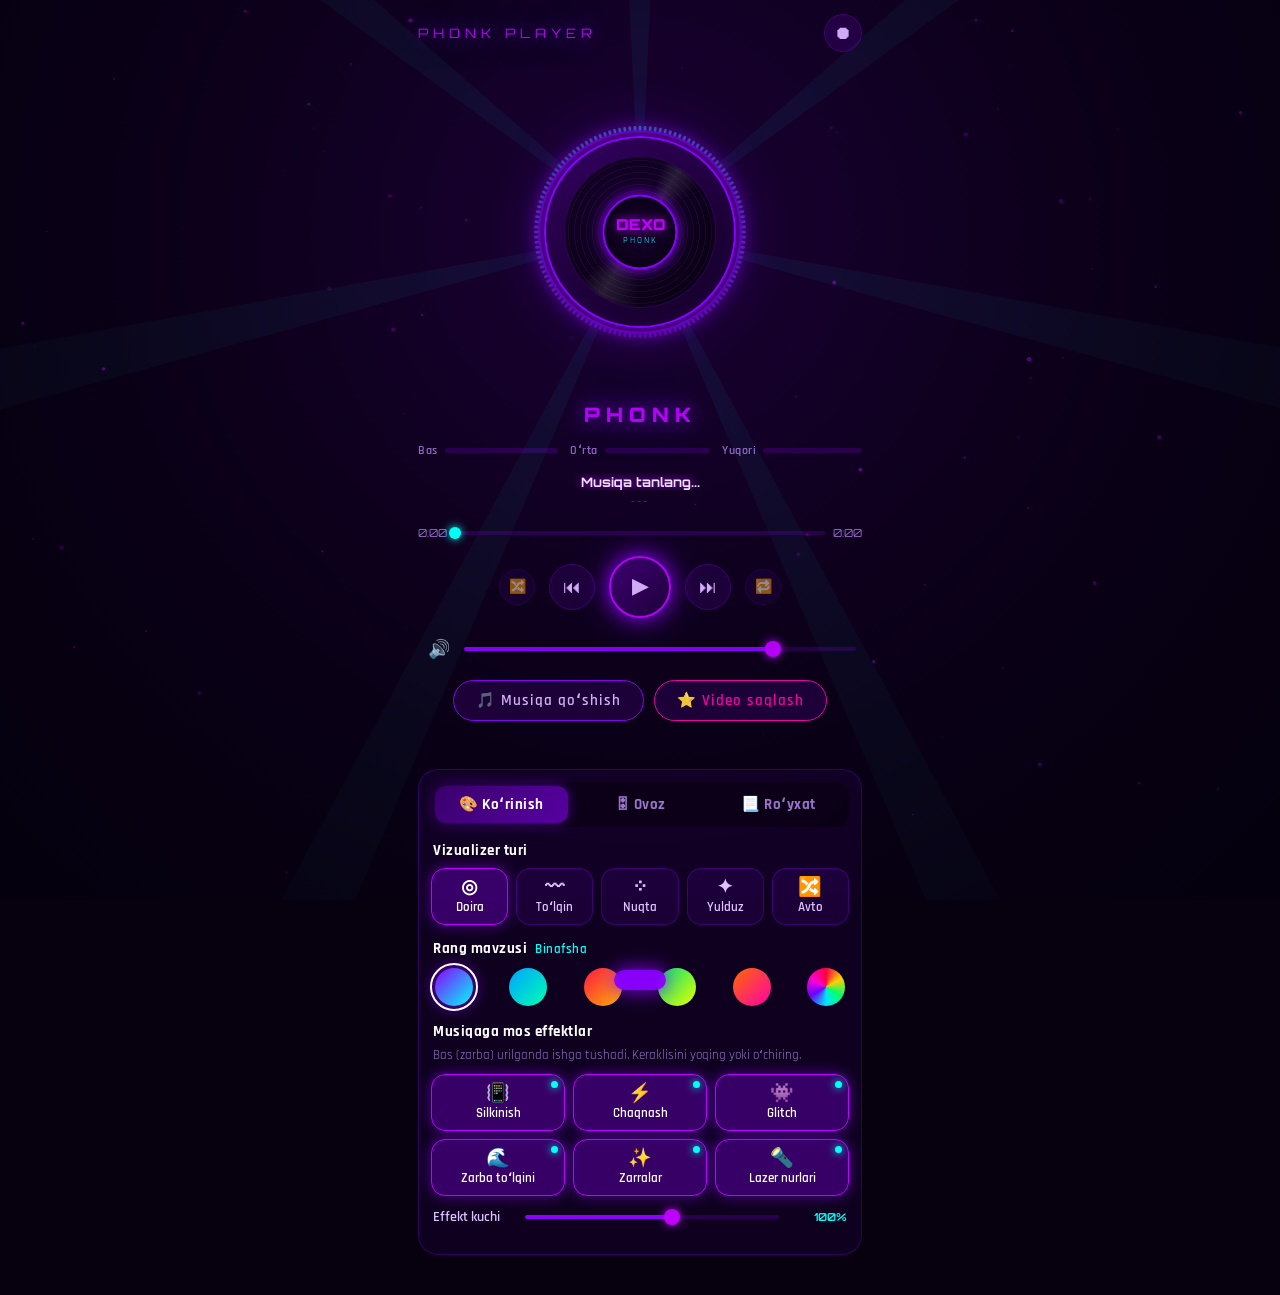
==== commit 2cc035b6: "Add files via upload" ====
--- a/index.html
+++ b/index.html
@@ -3,52 +3,44 @@
 <head>
 <meta charset="UTF-8">
 <meta name="viewport" content="width=device-width, initial-scale=1.0, viewport-fit=cover">
+<meta name="theme-color" content="#06000f">
 <title>DEXO PHONK Player</title>
 <link rel="stylesheet" href="home.css">
 </head>
 <body>
-<div class="app" id="app">
+<div class="app">
 
   <canvas id="bgCanvas"></canvas>
-  <div class="flash" id="flash"></div>
-  <div class="vignette"></div>
-  <div class="scan"></div>
-
-  <div class="container" id="container">
-
-    <!-- Sarlavha -->
-    <header class="header">
-      <span class="app-title">PHONK PLAYER</span>
-      <div class="header-right">
-        <div class="bpm" title="Musiqa tempi (taxminiy)">
-          <span id="bpmVal">--</span><small>BPM</small>
-        </div>
-        <button class="round-btn" id="saveVideoBtn" title="Video yozish" data-ico="rec"></button>
-      </div>
-    </header>
-
-    <!-- Vizualizer -->
+
+  <div class="container">
+
+    <!-- Header -->
+    <div class="header">
+      <span class="app-title" id="appTitle">PHONK PLAYER</span>
+      <button class="rec-icon-btn" id="saveVideoBtn" title="Video yozish">⏺</button>
+    </div>
+
+    <!-- Visualizer -->
     <div class="visualizer-wrap" id="vizWrap">
       <canvas id="vizCanvas"></canvas>
       <div class="disc-ring" id="discRing">
-        <div class="disc" id="disc">
-          <div class="disc-inner">
-            <span class="logo-text">DEXO</span>
-            <span class="logo-sub">PHONK</span>
-          </div>
+        <div class="disc" id="disc"></div>
+        <div class="disc-inner">
+          <span class="logo-text">DEXO</span>
+          <span class="logo-sub">PHONK</span>
         </div>
       </div>
-      <div class="phonk-label">PHONK</div>
-    </div>
-
-    <!-- Bas / oʻrta / yuqori darajalari -->
-    <div class="meters">
-      <div class="meter"><span>Bas</span><div class="meter-bar" id="mBass"><i></i></div></div>
-      <div class="meter"><span>Oʻrta</span><div class="meter-bar" id="mMid"><i></i></div></div>
-      <div class="meter"><span>Yuqori</span><div class="meter-bar" id="mTreble"><i></i></div></div>
-    </div>
-
-    <!-- Qoʻshiq maʼlumoti -->
+    </div>
+    <div class="phonk-label" id="phonkLabel">PHONK</div>
+
+    <!-- Bas / Oʻrta / Yuqori oʻlchagichlari -->
+    <div class="meters" aria-hidden="true">
+      <div class="meter"><span>Bas</span><div class="meter-bar"><i id="mBass"></i></div></div>
+      <div class="meter"><span>Oʻrta</span><div class="meter-bar"><i id="mMid"></i></div></div>
+      <div class="meter"><span>Yuqori</span><div class="meter-bar"><i id="mHigh"></i></div></div>
+    </div>
+
+    <!-- Song info -->
     <div class="song-info">
       <div class="song-title" id="songTitle">Musiqa tanlang...</div>
       <div class="song-artist" id="songArtist">---</div>
@@ -58,146 +50,162 @@
     <div class="progress-wrap">
       <span id="currentTime">0:00</span>
       <div class="progress-bar" id="progressBar">
-        <div class="progress-track"><div class="progress-fill" id="progressFill"></div></div>
+        <div class="progress-fill" id="progressFill"></div>
         <div class="progress-thumb" id="progressThumb"></div>
       </div>
       <span id="duration">0:00</span>
     </div>
 
-    <!-- Boshqaruv -->
+    <!-- Controls -->
     <div class="controls">
-      <button class="ctrl-btn small" id="shuffleBtn" title="Aralashtirish (S)" data-ico="shuffle"></button>
-      <button class="ctrl-btn" id="prevBtn" title="Oldingi (P)" data-ico="prev"></button>
-      <button class="ctrl-btn play-btn" id="playBtn" title="Ijro / pauza (Probel)" data-ico="play"></button>
-      <button class="ctrl-btn" id="nextBtn" title="Keyingi (N)" data-ico="next"></button>
-      <button class="ctrl-btn small" id="loopBtn" title="Takrorlash (L)" data-ico="repeat"></button>
-    </div>
-
-    <!-- Ovoz balandligi -->
+      <button class="ctrl-btn small" id="shuffleBtn" title="Aralashtirish">🔀</button>
+      <button class="ctrl-btn" id="prevBtn" title="Oldingi">⏮</button>
+      <button class="ctrl-btn play-btn" id="playBtn" title="Ijro / pauza">▶</button>
+      <button class="ctrl-btn" id="nextBtn" title="Keyingi">⏭</button>
+      <button class="ctrl-btn small" id="repeatBtn" title="Takrorlash">🔁</button>
+    </div>
+
+    <!-- Volume -->
     <div class="volume-wrap">
-      <button class="icon-btn" id="muteBtn" title="Ovozni oʻchirish (M)" data-ico="vol"></button>
-      <input type="range" id="volumeSlider" min="0" max="1" step="0.01" value="0.8" aria-label="Ovoz balandligi">
-    </div>
-
-    <!-- Tablar -->
-    <div class="tabs" role="tablist">
-      <button class="tab active" data-tab="fx" role="tab">Effektlar</button>
-      <button class="tab" data-tab="audio" role="tab">Ovoz</button>
-      <button class="tab" data-tab="list" role="tab">Pleylist</button>
-    </div>
-
-    <div class="panels">
-
-      <!-- EFFEKTLAR -->
-      <section class="panel show" id="panel-fx">
-        <div class="group">
-          <div class="group-title">Vizualizer turi</div>
-          <div class="chips">
-            <button class="chip active" data-viz="ring">Halqa</button>
-            <button class="chip" data-viz="wave">Toʻlqin</button>
-            <button class="chip" data-viz="bars">Spektr</button>
-            <button class="chip" data-viz="orbit">Orbita</button>
-          </div>
-          <div class="switches">
-            <button class="switch" data-fx="auto" aria-pressed="false"><span class="sw"></span>Avto-almashtirish</button>
-          </div>
-        </div>
-
-        <div class="group">
-          <div class="group-title">Rang</div>
-          <div class="swatches">
-            <button class="swatch active" data-theme="phonk" title="Phonk"></button>
-            <button class="swatch" data-theme="neon" title="Neon"></button>
-            <button class="swatch" data-theme="fire" title="Olov"></button>
-            <button class="swatch" data-theme="toxic" title="Zahar"></button>
-            <button class="swatch" data-theme="rainbow" title="Kamalak (avto)"></button>
-          </div>
-        </div>
-
-        <div class="group">
-          <div class="group-title">Zarbaga javob beradigan effektlar</div>
-          <div class="switches">
-            <button class="switch" data-fx="shake" aria-pressed="true"><span class="sw"></span>Titroq</button>
-            <button class="switch" data-fx="flash" aria-pressed="true"><span class="sw"></span>Chaqnash</button>
-            <button class="switch" data-fx="glitch" aria-pressed="true"><span class="sw"></span>Glitch</button>
-            <button class="switch" data-fx="particles" aria-pressed="true"><span class="sw"></span>Zarralar</button>
-            <button class="switch" data-fx="rings" aria-pressed="true"><span class="sw"></span>Halqalar</button>
-            <button class="switch" data-fx="screenBars" aria-pressed="true"><span class="sw"></span>Ekran spektri</button>
-            <button class="switch" data-fx="scan" aria-pressed="false"><span class="sw"></span>Skaner chiziqlari</button>
-          </div>
-          <label class="slider-row">
-            <span>Kuch</span>
-            <input type="range" data-num="power" min="0.3" max="2" step="0.1" value="1">
-            <output></output>
-          </label>
-        </div>
-      </section>
-
-      <!-- OVOZ -->
-      <section class="panel" id="panel-audio">
-        <div class="group">
-          <div class="group-title">Tayyor sozlamalar</div>
-          <div class="chips">
-            <button class="chip active" data-preset="normal">Oddiy</button>
-            <button class="chip" data-preset="slowed">Slowed + reverb</button>
-            <button class="chip" data-preset="sped">Sped up</button>
-            <button class="chip" data-preset="bass">Bass boost</button>
-          </div>
-        </div>
-
-        <div class="group">
-          <div class="group-title">Ekvalayzer</div>
-          <label class="slider-row"><span>Bas</span>
-            <input type="range" data-au="bass" min="-12" max="12" step="1" value="0"><output></output></label>
-          <label class="slider-row"><span>Oʻrta</span>
-            <input type="range" data-au="mid" min="-12" max="12" step="1" value="0"><output></output></label>
-          <label class="slider-row"><span>Yuqori</span>
-            <input type="range" data-au="treble" min="-12" max="12" step="1" value="0"><output></output></label>
-        </div>
-
-        <div class="group">
-          <div class="group-title">Effektlar</div>
-          <label class="slider-row"><span>Reverb</span>
-            <input type="range" data-au="reverb" min="0" max="1" step="0.05" value="0"><output></output></label>
-          <label class="slider-row"><span>Tezlik</span>
-            <input type="range" data-au="speed" min="0.5" max="1.5" step="0.05" value="1"><output></output></label>
-          <div class="switches">
-            <button class="switch" data-aub="keepPitch" aria-pressed="true"><span class="sw"></span>Ohangni saqlash</button>
-          </div>
-          <div class="hint">Ohangni saqlash oʻchiq boʻlsa, tezlik oʻzgarganda ovoz ham past yoki baland boʻladi (slowed / sped up uslubi).</div>
-        </div>
-      </section>
-
-      <!-- PLEYLIST -->
-      <section class="panel" id="panel-list">
-        <ul class="playlist" id="playlist"></ul>
-        <div class="empty" id="emptyList">Pleylist boʻsh. «Musiqa qoʻshish» tugmasini bosing yoki audio fayllarni shu sahifaga tashlang.</div>
-        <div class="hint keys">Klavishlar: Probel — ijro, ← → — surish, ↑ ↓ — ovoz, N / P — keyingi / oldingi, M — ovozsiz, V — vizualizer, T — rang.</div>
-      </section>
-    </div>
-
-    <!-- Tugmalar -->
-    <div class="actions">
-      <label class="btn primary" for="fileInput">
-        <span class="ico" data-ico="music"></span>Musiqa qoʻshish
+      <button class="vol-btn" id="volBtn" title="Ovozni oʻchirish">🔊</button>
+      <input type="range" class="slider" id="volumeSlider" min="0" max="1" step="0.01" value="0.8">
+    </div>
+
+    <!-- Buttons -->
+    <div class="file-section">
+      <label class="file-btn" for="fileInput">
+        🎵 Musiqa qoʻshish
         <input type="file" id="fileInput" accept="audio/*" multiple hidden>
       </label>
-      <button class="btn record" id="recordBtn"><span class="ico" data-ico="rec"></span>Video saqlash</button>
+      <button class="file-btn record-btn" id="recordBtn">⭐ Video saqlash</button>
     </div>
 
     <div class="loaded-info" id="loadedInfo"></div>
+
+    <!-- ═════════ SOZLAMALAR PANELI ═════════ -->
+    <div class="panel">
+      <div class="tabs" role="tablist">
+        <button class="tab active" role="tab" data-tab="viz">🎨 Koʻrinish</button>
+        <button class="tab" role="tab" data-tab="sound">🎛 Ovoz</button>
+        <button class="tab" role="tab" data-tab="list">📃 Roʻyxat</button>
+      </div>
+
+      <!-- 1) KO'RINISH -->
+      <section class="tab-body active" id="tab-viz">
+
+        <h3 class="sec-title">Vizualizer turi</h3>
+        <div class="chip-grid cols-5" id="modeChips">
+          <button class="chip active" data-mode="circle"><i>◎</i><span>Doira</span></button>
+          <button class="chip" data-mode="wave"><i>〰</i><span>Toʻlqin</span></button>
+          <button class="chip" data-mode="dots"><i>⁘</i><span>Nuqta</span></button>
+          <button class="chip" data-mode="star"><i>✦</i><span>Yulduz</span></button>
+          <button class="chip" data-mode="auto"><i>🔀</i><span>Avto</span></button>
+        </div>
+
+        <h3 class="sec-title">Rang mavzusi <em id="themeName">Binafsha</em></h3>
+        <div class="swatches" id="themeChips">
+          <button class="swatch active" data-theme="neon"   style="--c1:#8b00ff;--c2:#00fff7" title="Binafsha"></button>
+          <button class="swatch" data-theme="cyber"  style="--c1:#00a2ff;--c2:#00ffb3" title="Moviy"></button>
+          <button class="swatch" data-theme="blood"  style="--c1:#ff1744;--c2:#ffb300" title="Qizil"></button>
+          <button class="swatch" data-theme="toxic"  style="--c1:#00e676;--c2:#e6ff00" title="Yashil"></button>
+          <button class="swatch" data-theme="sunset" style="--c1:#ff6a00;--c2:#ff00aa" title="Quyosh botishi"></button>
+          <button class="swatch rainbow" data-theme="rainbow" title="Kamalak (musiqa bilan almashadi)"></button>
+        </div>
+
+        <h3 class="sec-title">Musiqaga mos effektlar</h3>
+        <p class="hint">Bas (zarba) urilganda ishga tushadi. Keraklisini yoqing yoki oʻchiring.</p>
+        <div class="chip-grid cols-3" id="fxChips">
+          <button class="chip toggle active" data-fx="shake"><i>📳</i><span>Silkinish</span></button>
+          <button class="chip toggle active" data-fx="flash"><i>⚡</i><span>Chaqnash</span></button>
+          <button class="chip toggle active" data-fx="glitch"><i>👾</i><span>Glitch</span></button>
+          <button class="chip toggle active" data-fx="wave"><i>🌊</i><span>Zarba toʻlqini</span></button>
+          <button class="chip toggle active" data-fx="particles"><i>✨</i><span>Zarralar</span></button>
+          <button class="chip toggle active" data-fx="laser"><i>🔦</i><span>Lazer nurlari</span></button>
+        </div>
+
+        <div class="slider-row">
+          <label for="intensity">Effekt kuchi</label>
+          <input type="range" class="slider" id="intensity" min="0.3" max="1.5" step="0.05" value="1">
+          <output id="intensityVal">100%</output>
+        </div>
+      </section>
+
+      <!-- 2) OVOZ -->
+      <section class="tab-body" id="tab-sound">
+
+        <h3 class="sec-title">Tayyor sozlamalar</h3>
+        <div class="chip-wrap" id="presetChips">
+          <button class="chip pill active" data-preset="normal">Oddiy</button>
+          <button class="chip pill" data-preset="bass">🔊 Bass Boost</button>
+          <button class="chip pill" data-preset="phonk">😈 Phonk Drive</button>
+          <button class="chip pill" data-preset="slowed">🌙 Slowed + Reverb</button>
+          <button class="chip pill" data-preset="nightcore">⚡ Nightcore</button>
+          <button class="chip pill" data-preset="d8">🎧 8D</button>
+        </div>
+
+        <h3 class="sec-title">Qoʻlda sozlash</h3>
+
+        <div class="slider-row">
+          <label for="sBass">Bas</label>
+          <input type="range" class="slider" id="sBass" min="-12" max="15" step="1" value="0">
+          <output id="sBassVal">0 dB</output>
+        </div>
+        <div class="slider-row">
+          <label for="sTreble">Yuqori</label>
+          <input type="range" class="slider" id="sTreble" min="-12" max="12" step="1" value="0">
+          <output id="sTrebleVal">0 dB</output>
+        </div>
+        <div class="slider-row">
+          <label for="sReverb">Reverb</label>
+          <input type="range" class="slider" id="sReverb" min="0" max="100" step="1" value="0">
+          <output id="sReverbVal">0%</output>
+        </div>
+        <div class="slider-row">
+          <label for="sDrive">Distorsiya</label>
+          <input type="range" class="slider" id="sDrive" min="0" max="100" step="1" value="0">
+          <output id="sDriveVal">0%</output>
+        </div>
+        <div class="slider-row">
+          <label for="sSpeed">Tezlik</label>
+          <input type="range" class="slider" id="sSpeed" min="0.5" max="1.5" step="0.05" value="1">
+          <output id="sSpeedVal">1.00x</output>
+        </div>
+
+        <label class="switch-row" for="d8Toggle">
+          <span>🎧 8D ovoz <small>quloqchinda chapdan oʻngga aylanadi</small></span>
+          <input type="checkbox" id="d8Toggle">
+          <i class="switch"></i>
+        </label>
+
+        <div class="reset-row">
+          <button class="chip pill" id="fxReset">↺ Asl holatga qaytarish</button>
+        </div>
+        <p class="hint">Ovoz effektlari yozilgan videoga ham tushadi. 8D uchun quloqchin tavsiya etiladi.</p>
+      </section>
+
+      <!-- 3) RO'YXAT -->
+      <section class="tab-body" id="tab-list">
+        <div class="list-head">
+          <span id="listCount">0 ta musiqa</span>
+          <button class="mini-btn" id="clearList">🗑 Tozalash</button>
+        </div>
+        <ul class="playlist" id="playlist"></ul>
+        <div class="empty" id="emptyList">Roʻyxat boʻsh.<br>«🎵 Musiqa qoʻshish» tugmasi bilan bir nechta musiqa tanlang yoki faylni shu yerga tashlang.</div>
+      </section>
+    </div>
+
   </div>
 
-  <!-- REC belgisi -->
+  <!-- REC badge -->
   <div class="rec-indicator" id="recIndicator">
     <span class="rec-dot"></span><span id="recTime">REC 0:00</span>
   </div>
 
-  <div class="drop">Musiqani shu yerga tashlang</div>
   <div class="toast" id="toast"></div>
 </div>
 
-<audio id="audio" preload="auto"></audio>
+<!-- crossOrigin YO'Q — local fayl uchun kerak emas -->
+<audio id="audio"></audio>
 <script src="home.js"></script>
 </body>
 </html>
--- a/home.css
+++ b/home.css
@@ -1,469 +1,566 @@
-@import url('https://fonts.googleapis.com/css2?family=Orbitron:wght@400;700;900&family=Rajdhani:wght@400;500;600;700&display=swap');
+@import url('https://fonts.googleapis.com/css2?family=Orbitron:wght@400;700;900&family=Rajdhani:wght@300;400;600;700&display=swap');
 
 *, *::before, *::after { box-sizing: border-box; margin: 0; padding: 0; }
 
-/* Ranglar JS orqali (--h, --h2, --h3) oʻzgaradi */
+/* Ranglar JS tomonidan mavzuga qarab almashtiriladi (home.js → applyTheme) */
 :root {
-  --h: 277;
-  --h2: 180;
-  --h3: 318;
-  --c1: hsl(var(--h) 100% 50%);
-  --c2: hsl(var(--h) 100% 68%);
-  --c3: hsl(var(--h2) 100% 55%);
-  --c4: hsl(var(--h3) 100% 55%);
-  --bg: hsl(var(--h) 100% 3%);
-  --text: hsl(var(--h) 100% 91%);
-  --muted: hsl(var(--h) 45% 70%);
-  --line: hsl(var(--h) 100% 55% / 0.28);
-  --glass: hsl(var(--h) 90% 14% / 0.5);
-  --glass-hi: hsl(var(--h) 100% 50% / 0.16);
-}
-
-html, body { height: 100%; background: var(--bg); }
+  --purple: #8b00ff;
+  --purple-light: #bf00ff;
+  --purple-dark: #3a006b;
+  --cyan: #00fff7;
+  --pink: #ff00aa;
+  --bg: #06000f;
+  --mid: #12002a;
+  --p-rgb: 139, 0, 255;
+  --text: #e0c0ff;
+  --muted: #9a74c9;
+}
+
+html, body { height: 100%; background: var(--bg); transition: background 0.6s; }
 
 body {
   color: var(--text);
   font-family: 'Rajdhani', sans-serif;
-  font-size: 16px;
   overflow-x: hidden;
   min-height: 100vh;
   -webkit-tap-highlight-color: transparent;
 }
 
-button { font-family: inherit; color: inherit; }
-button:focus-visible, input:focus-visible, .btn:focus-within {
-  outline: 2px solid var(--c3);
+button { font-family: inherit; }
+button:focus-visible, input:focus-visible, label:focus-visible {
+  outline: 2px solid var(--cyan);
   outline-offset: 2px;
 }
 
-/* ── Fon qatlamlari ─────────────────────────── */
 #bgCanvas {
-  position: fixed; top: 0; left: 0;
+  position: fixed;
+  top: 0; left: 0;
   width: 100%; height: 100%;
-  z-index: 0; pointer-events: none;
-}
-.flash {
-  position: fixed; inset: 0; z-index: 50; pointer-events: none;
-  opacity: 0; mix-blend-mode: screen;
-  background: radial-gradient(circle at 50% 35%, hsl(var(--h) 100% 62%), hsl(var(--h2) 100% 40% / 0.4) 55%, transparent 80%);
-}
-.vignette {
-  position: fixed; inset: 0; z-index: 49; pointer-events: none;
-  background: radial-gradient(circle at 50% 40%, transparent 45%, rgba(0, 0, 0, 0.6) 100%);
-}
-.scan {
-  position: fixed; inset: 0; z-index: 51; pointer-events: none; display: none;
-  background: repeating-linear-gradient(0deg, rgba(0,0,0,0.28) 0 1px, transparent 1px 3px);
-  mix-blend-mode: multiply;
-}
-.app.fx-scan .scan { display: block; }
+  z-index: 0;
+  pointer-events: none;
+}
 
 .app { position: relative; z-index: 1; min-height: 100vh; }
 
 .container {
-  position: relative; z-index: 2;
   max-width: 480px;
   margin: 0 auto;
-  padding: calc(14px + env(safe-area-inset-top, 0px)) 18px calc(34px + env(safe-area-inset-bottom, 0px));
-  display: flex; flex-direction: column; align-items: center; gap: 16px;
-  will-change: transform;
-}
-
-/* ── Sarlavha ───────────────────────────────── */
+  padding: calc(14px + env(safe-area-inset-top, 0px)) 18px calc(40px + env(safe-area-inset-bottom, 0px));
+  display: flex;
+  flex-direction: column;
+  align-items: center;
+  gap: 16px;
+}
+
+/* ───────── Header ───────── */
 .header {
   width: 100%;
-  display: flex; align-items: center; justify-content: space-between;
-}
-.header-right { display: flex; align-items: center; gap: 10px; }
+  display: flex;
+  align-items: center;
+  justify-content: space-between;
+}
 
 .app-title {
   font-family: 'Orbitron', monospace;
-  font-size: 14px; font-weight: 700; letter-spacing: 5px;
-  background: linear-gradient(90deg, var(--c2), var(--c3));
-  -webkit-background-clip: text; background-clip: text; color: transparent;
-  filter: drop-shadow(0 0 10px hsl(var(--h) 100% 50% / 0.7));
-}
-
-.bpm {
-  display: flex; align-items: baseline; gap: 5px;
-  padding: 5px 12px; border-radius: 999px;
-  background: var(--glass); border: 1px solid var(--line);
-  font-family: 'Orbitron', monospace;
-}
-.bpm span { font-size: 14px; font-weight: 700; color: var(--c3); min-width: 2ch; text-align: right; }
-.bpm small { font-size: 9px; color: var(--muted); letter-spacing: 1px; }
-
-.round-btn {
-  width: 38px; height: 38px; border-radius: 50%;
-  background: var(--glass); border: 1.5px solid var(--line);
-  display: flex; align-items: center; justify-content: center;
-  cursor: pointer; transition: all 0.2s;
-}
-.round-btn svg { width: 18px; height: 18px; }
-.round-btn:hover { border-color: var(--c2); box-shadow: 0 0 14px var(--c1); }
-.round-btn.active { border-color: #ff2a2a; color: #ff2a2a; animation: pulseRec 1s infinite; }
-@keyframes pulseRec { 0%,100% { box-shadow: 0 0 6px #f22; } 50% { box-shadow: 0 0 22px #f22; } }
-
-/* ── Vizualizer ─────────────────────────────── */
-.visualizer-wrap {
-  position: relative;
-  width: min(300px, 84vw);
-  aspect-ratio: 1;
-  display: flex; align-items: center; justify-content: center;
-}
-#vizCanvas { position: absolute; top: 0; left: 0; width: 100%; height: 100%; }
-
-.disc-ring {
-  --glow: 0;
-  position: relative; z-index: 2;
-  width: 66.67%; aspect-ratio: 1;
+  font-size: 13px;
+  letter-spacing: 5px;
+  color: var(--purple-light);
+  text-shadow: 0 0 20px var(--purple), 0 0 40px var(--purple-dark);
+}
+
+.rec-icon-btn {
+  background: rgba(var(--p-rgb), 0.15);
+  border: 1.5px solid var(--purple-dark);
+  color: var(--text);
+  font-size: 18px;
+  width: 38px; height: 38px;
   border-radius: 50%;
-  background: radial-gradient(circle at 40% 35%, hsl(var(--h) 100% 22%) 0%, hsl(var(--h) 100% 7%) 60%, var(--bg) 100%);
-  border: 2px solid var(--c1);
-  box-shadow:
-    0 0 calc(26px + var(--glow) * 50px) hsl(var(--h) 100% 50% / calc(0.45 + var(--glow) * 0.45)),
-    0 0 calc(50px + var(--glow) * 70px) hsl(var(--h) 100% 30% / 0.35),
-    inset 0 0 30px hsl(var(--h) 100% 15% / 0.35);
-  display: flex; align-items: center; justify-content: center;
-  will-change: transform;
-}
-
-.disc {
-  width: 81%; aspect-ratio: 1;
-  border-radius: 50%;
-  background:
-    repeating-radial-gradient(circle at center, transparent 0 5px, hsl(var(--h) 100% 50% / 0.07) 5px 6px),
-    radial-gradient(circle at 40% 35%, hsl(var(--h) 100% 16%) 0%, hsl(var(--h) 100% 5%) 100%);
-  border: 1.5px solid hsl(var(--h) 100% 40% / 0.3);
-  display: flex; align-items: center; justify-content: center;
-  will-change: transform;
-}
-
-.disc-inner {
-  width: 49%; aspect-ratio: 1;
-  border-radius: 50%;
-  background: radial-gradient(circle, hsl(var(--h) 100% 12%), var(--bg));
-  border: 2px solid var(--c1);
-  box-shadow: 0 0 14px var(--c1);
-  display: flex; align-items: center; justify-content: center; flex-direction: column;
-  text-align: center;
-}
-.logo-text {
-  font-family: 'Orbitron', monospace; font-size: 15px; font-weight: 900;
-  color: var(--c2); text-shadow: 0 0 10px var(--c2); line-height: 1;
-}
-.logo-sub { font-size: 8px; color: var(--c3); letter-spacing: 2px; margin-top: 3px; }
-
-.phonk-label {
-  position: absolute; bottom: 4px; left: 50%;
-  transform: translateX(-50%);
-  font-family: 'Orbitron', monospace; font-size: 20px; font-weight: 900;
-  color: var(--c2);
-  text-shadow: 0 0 20px var(--c1), 0 0 40px hsl(var(--h) 100% 30%);
-  letter-spacing: 6px; z-index: 3; pointer-events: none;
-}
-
-/* ── Daraja koʻrsatkichlari ─────────────────── */
-.meters { width: 100%; display: grid; grid-template-columns: repeat(3, 1fr); gap: 12px; }
-.meter { display: flex; flex-direction: column; gap: 5px; font-size: 13px; font-weight: 600; color: var(--muted); }
-.meter-bar { height: 5px; border-radius: 3px; background: var(--glass-hi); overflow: hidden; --v: 0; }
-.meter-bar i {
-  display: block; width: 100%; height: 100%;
-  transform-origin: left; transform: scaleX(var(--v));
-  background: linear-gradient(90deg, var(--c1), var(--c3));
-  box-shadow: 0 0 8px var(--c3);
-}
-
-/* ── Qoʻshiq maʼlumoti ──────────────────────── */
-.song-info { text-align: center; width: 100%; }
-.song-title {
-  font-family: 'Orbitron', monospace; font-size: 14px; font-weight: 700; color: #fff;
-  text-shadow: 0 0 10px var(--c2);
-  white-space: nowrap; overflow: hidden; text-overflow: ellipsis;
-  max-width: 100%; margin: 0 auto;
-}
-.song-artist { font-size: 14px; font-weight: 600; color: var(--c2); margin-top: 4px; letter-spacing: 2px; }
-
-/* ── Progress ───────────────────────────────── */
-.progress-wrap {
-  width: 100%; display: flex; align-items: center; gap: 10px;
-  font-size: 11px; color: var(--muted); font-family: 'Orbitron', monospace;
-}
-.progress-bar { flex: 1; height: 24px; position: relative; cursor: pointer; touch-action: none; display: flex; align-items: center; }
-.progress-track { width: 100%; height: 5px; background: var(--glass-hi); border-radius: 3px; overflow: hidden; }
-.progress-fill {
-  height: 100%; width: 0%;
-  background: linear-gradient(90deg, var(--c1), var(--c3));
-  box-shadow: 0 0 8px var(--c3); pointer-events: none;
-}
-.progress-thumb {
-  position: absolute; top: 50%; left: 0%;
-  transform: translate(-50%, -50%);
-  width: 13px; height: 13px; background: var(--c3); border-radius: 50%;
-  box-shadow: 0 0 10px var(--c3); pointer-events: none;
-}
-
-/* ── Boshqaruv ──────────────────────────────── */
-.controls { display: flex; align-items: center; justify-content: center; gap: 14px; }
-
-.ctrl-btn {
-  background: var(--glass); border: 1.5px solid var(--line);
-  color: var(--text);
-  width: 48px; height: 48px; border-radius: 50%;
   cursor: pointer;
   display: flex; align-items: center; justify-content: center;
   transition: all 0.2s;
 }
-.ctrl-btn svg { width: 20px; height: 20px; }
-.ctrl-btn:hover { border-color: var(--c2); box-shadow: 0 0 14px var(--c1); color: #fff; }
+.rec-icon-btn:hover { border-color: var(--purple-light); box-shadow: 0 0 12px var(--purple); }
+.rec-icon-btn.active { border-color: red; color: red; animation: pulseRec 1s infinite; }
+@keyframes pulseRec { 0%,100%{box-shadow:0 0 8px red} 50%{box-shadow:0 0 24px red} }
+
+/* ───────── Visualizer ───────── */
+.visualizer-wrap {
+  --s: min(320px, 84vw);
+  --beat: 0;
+  position: relative;
+  width: var(--s); height: var(--s);
+  display: flex; align-items: center; justify-content: center;
+  margin-top: 4px;
+  will-change: transform;
+}
+
+#vizCanvas {
+  position: absolute;
+  top: 0; left: 0;
+  width: 100%; height: 100%;
+  filter: drop-shadow(0 0 7px rgba(var(--p-rgb), 0.75));
+}
+
+.disc-ring {
+  position: relative; z-index: 2;
+  width: 60%; aspect-ratio: 1;
+  border-radius: 50%;
+  background: radial-gradient(circle at 40% 35%, var(--purple-dark) 0%, var(--mid) 60%, var(--bg) 100%);
+  border: 2px solid var(--purple);
+  box-shadow:
+    0 0 calc(26px + var(--beat) * 44px) rgba(var(--p-rgb), calc(0.5 + var(--beat) * 0.45)),
+    0 0 60px rgba(var(--p-rgb), 0.25),
+    inset 0 0 30px rgba(var(--p-rgb), 0.2);
+  will-change: transform;
+}
+
+/* Aylanadigan vinil */
+.disc {
+  position: absolute;
+  inset: 9.5%;
+  border-radius: 50%;
+  background: radial-gradient(circle at 40% 35%, var(--mid) 0%, var(--bg) 100%);
+  border: 1.5px solid rgba(var(--p-rgb), 0.27);
+  overflow: hidden;
+  will-change: transform;
+}
+.disc::before {
+  content: '';
+  position: absolute; inset: 0;
+  border-radius: 50%;
+  background: conic-gradient(from 0deg,
+    transparent 0 18deg, rgba(255,255,255,0.11) 32deg, transparent 52deg 180deg,
+    rgba(255,255,255,0.11) 212deg, transparent 232deg 360deg);
+}
+.disc::after {
+  content: '';
+  position: absolute; inset: 0;
+  border-radius: 50%;
+  background: repeating-radial-gradient(circle, transparent 0 5px, rgba(255,255,255,0.04) 5px 6px);
+}
+
+/* Markaziy yorliq (aylanmaydi — yozuv oʻqilib turadi) */
+.disc-inner {
+  position: absolute; z-index: 3;
+  top: 50%; left: 50%;
+  width: 40%; aspect-ratio: 1;
+  transform: translate(-50%, -50%);
+  border-radius: 50%;
+  background: radial-gradient(circle, var(--mid), var(--bg));
+  border: 2px solid var(--purple);
+  box-shadow: 0 0 14px var(--purple);
+  display: flex; align-items: center; justify-content: center;
+  flex-direction: column;
+  text-align: center;
+}
+
+.logo-text {
+  font-family: 'Orbitron', monospace;
+  font-size: calc(var(--s) * 0.047); font-weight: 900;
+  color: var(--purple-light);
+  text-shadow: 0 0 10px var(--purple-light);
+  line-height: 1;
+}
+.logo-sub {
+  font-size: calc(var(--s) * 0.027); color: var(--cyan);
+  letter-spacing: 2px; margin-top: 3px;
+}
+
+.phonk-label {
+  margin-top: -6px;
+  font-family: 'Orbitron', monospace;
+  font-size: 20px; font-weight: 900;
+  color: var(--purple-light);
+  text-shadow: 0 0 20px var(--purple), 0 0 40px var(--purple-dark);
+  letter-spacing: 6px; pointer-events: none;
+}
+
+/* Glitch effekti (zarbada yoqiladi) */
+.glitch { animation: glitch 0.22s steps(2) infinite; }
+@keyframes glitch {
+  0%   { transform: translate(0); }
+  20%  { transform: translate(-3px, 1px) skewX(10deg); text-shadow: 3px 0 var(--pink), -3px 0 var(--cyan); }
+  40%  { transform: translate(3px, -1px) skewX(-8deg); text-shadow: -3px 0 var(--pink), 3px 0 var(--cyan); }
+  60%  { transform: translate(-2px, 0); text-shadow: 2px 1px var(--cyan), -2px -1px var(--pink); }
+  80%  { transform: translate(2px, 1px) skewX(6deg); text-shadow: -2px 0 var(--cyan), 2px 0 var(--pink); }
+  100% { transform: translate(0); }
+}
+
+/* ───────── Bas / Oʻrta / Yuqori ───────── */
+.meters { width: 100%; display: flex; gap: 12px; }
+.meter {
+  flex: 1; display: flex; align-items: center; gap: 7px;
+  font-size: 12px; font-weight: 600; color: var(--muted); letter-spacing: 0.5px;
+}
+.meter-bar {
+  flex: 1; height: 5px; border-radius: 3px;
+  background: rgba(var(--p-rgb), 0.2); overflow: hidden;
+}
+.meter-bar i {
+  display: block; width: 100%; height: 100%;
+  transform-origin: left center; transform: scaleX(0);
+  background: linear-gradient(90deg, var(--purple), var(--cyan));
+}
+
+/* ───────── Song info ───────── */
+.song-info { text-align: center; width: 100%; }
+
+.song-title {
+  font-family: 'Orbitron', monospace;
+  font-size: 13px; font-weight: 700; color: #fff;
+  text-shadow: 0 0 10px var(--purple-light);
+  white-space: nowrap; overflow: hidden; text-overflow: ellipsis;
+  max-width: 340px; margin: 0 auto;
+}
+.song-artist {
+  font-size: 13px; color: var(--purple-light);
+  margin-top: 4px; letter-spacing: 2px;
+}
+
+/* ───────── Progress ───────── */
+.progress-wrap {
+  width: 100%; display: flex; align-items: center; gap: 8px;
+  font-size: 11px; color: var(--muted); font-family: 'Orbitron', monospace;
+}
+.progress-bar {
+  flex: 1; height: 4px;
+  background: rgba(var(--p-rgb), 0.2);
+  border-radius: 2px; cursor: pointer; position: relative;
+  touch-action: none;
+}
+.progress-bar::before { /* bosish joyini kattalashtiradi */
+  content: ''; position: absolute; left: 0; right: 0; top: -14px; bottom: -14px;
+}
+.progress-fill {
+  height: 100%; width: 0%;
+  background: linear-gradient(90deg, var(--purple), var(--cyan));
+  border-radius: 2px; box-shadow: 0 0 6px var(--cyan);
+  pointer-events: none;
+}
+.progress-thumb {
+  position: absolute; top: 50%; left: 0%;
+  transform: translate(-50%,-50%);
+  width: 12px; height: 12px;
+  background: var(--cyan); border-radius: 50%;
+  box-shadow: 0 0 8px var(--cyan); pointer-events: none;
+}
+
+/* ───────── Controls ───────── */
+.controls { display: flex; align-items: center; gap: 14px; }
+
+.ctrl-btn {
+  background: rgba(var(--p-rgb), 0.12);
+  border: 1.5px solid var(--purple-dark);
+  color: var(--text);
+  width: 46px; height: 46px;
+  border-radius: 50%; font-size: 18px;
+  cursor: pointer;
+  display: flex; align-items: center; justify-content: center;
+  transition: all 0.2s;
+}
+.ctrl-btn:hover { border-color: var(--purple-light); box-shadow: 0 0 14px var(--purple); color: #fff; }
 .ctrl-btn:active { transform: scale(0.93); }
-.ctrl-btn.small { width: 40px; height: 40px; color: var(--muted); }
-.ctrl-btn.small svg { width: 17px; height: 17px; }
-.ctrl-btn.small.on { color: var(--c3); border-color: var(--c3); box-shadow: 0 0 12px hsl(var(--h2) 100% 50% / 0.5); }
+
+.ctrl-btn.small { width: 36px; height: 36px; font-size: 14px; opacity: 0.55; }
+.ctrl-btn.small.on {
+  opacity: 1; border-color: var(--cyan); color: #fff;
+  box-shadow: 0 0 12px var(--cyan);
+}
 
 .play-btn {
-  width: 66px; height: 66px;
-  background: linear-gradient(135deg, hsl(var(--h) 100% 36%), hsl(var(--h) 100% 22%));
-  border: 2px solid var(--c2);
-  box-shadow: 0 0 22px var(--c1), 0 0 44px hsl(var(--h) 100% 30% / 0.4);
-}
-.play-btn svg { width: 26px; height: 26px; }
-
-/* ── Ovoz balandligi ────────────────────────── */
-.volume-wrap { width: 100%; display: flex; align-items: center; gap: 12px; padding: 0 4px; }
-.icon-btn {
-  background: none; border: none; color: var(--muted); cursor: pointer;
-  width: 32px; height: 32px; display: flex; align-items: center; justify-content: center;
-  border-radius: 50%; transition: color 0.2s;
-}
-.icon-btn:hover { color: var(--text); }
-.icon-btn svg { width: 20px; height: 20px; }
-.icon-btn.on { color: #ff5577; }
-
-/* Umumiy range */
-input[type=range] {
+  width: 62px; height: 62px; font-size: 22px;
+  background: linear-gradient(135deg, var(--purple-dark), var(--mid));
+  border: 2px solid var(--purple-light);
+  box-shadow: 0 0 20px var(--purple), 0 0 40px rgba(var(--p-rgb), 0.35);
+}
+.play-btn:hover { box-shadow: 0 0 30px var(--purple-light); }
+
+/* ───────── Sliderlar (umumiy) ───────── */
+.slider {
   -webkit-appearance: none; appearance: none;
-  width: 100%; height: 5px; border-radius: 3px; cursor: pointer; outline-offset: 6px;
-  background: linear-gradient(90deg, var(--c1) var(--p, 50%), hsl(var(--h) 60% 45% / 0.25) var(--p, 50%));
-}
-#volumeSlider { flex: 1; }
-input[type=range]::-webkit-slider-thumb {
-  -webkit-appearance: none; width: 16px; height: 16px; border-radius: 50%;
-  background: var(--c2); box-shadow: 0 0 10px var(--c2); border: none;
-}
-input[type=range]::-moz-range-thumb {
-  width: 16px; height: 16px; border-radius: 50%; border: none;
-  background: var(--c2); box-shadow: 0 0 10px var(--c2);
-}
-
-/* ── Tablar ─────────────────────────────────── */
+  height: 4px; border-radius: 2px; cursor: pointer; outline-offset: 6px;
+  background: linear-gradient(90deg, var(--purple) var(--fill, 50%), rgba(var(--p-rgb), 0.2) var(--fill, 50%));
+}
+.slider::-webkit-slider-thumb {
+  -webkit-appearance: none; appearance: none;
+  width: 16px; height: 16px;
+  background: var(--purple-light); border-radius: 50%;
+  box-shadow: 0 0 8px var(--purple-light);
+}
+.slider::-moz-range-thumb {
+  width: 16px; height: 16px; border: 0;
+  background: var(--purple-light); border-radius: 50%;
+  box-shadow: 0 0 8px var(--purple-light);
+}
+
+.volume-wrap {
+  width: 100%; display: flex; align-items: center; gap: 10px; padding: 0 6px;
+}
+.volume-wrap .slider { flex: 1; }
+.vol-btn {
+  background: none; border: 0; cursor: pointer;
+  font-size: 18px; width: 30px; height: 30px; color: var(--text);
+}
+
+/* ───────── Fayl tugmalari ───────── */
+.file-section {
+  display: flex; gap: 10px; flex-wrap: wrap;
+  justify-content: center; width: 100%;
+}
+.file-btn {
+  display: flex; align-items: center; gap: 8px;
+  padding: 10px 22px;
+  background: rgba(var(--p-rgb), 0.14);
+  border: 1.5px solid var(--purple);
+  border-radius: 30px; color: var(--text);
+  font-family: 'Rajdhani', sans-serif;
+  font-size: 15px; font-weight: 600; letter-spacing: 1px;
+  cursor: pointer; transition: all 0.2s;
+}
+.file-btn:hover { background: rgba(var(--p-rgb), 0.28); box-shadow: 0 0 14px var(--purple); color: #fff; }
+.file-btn:active { transform: scale(0.96); }
+
+.record-btn { border-color: var(--pink); color: var(--pink); }
+.record-btn:hover { box-shadow: 0 0 14px var(--pink); background: rgba(255,0,170,0.14); }
+.record-btn.recording {
+  animation: pulsePink 1s infinite;
+  background: rgba(255,0,170,0.22); color: #fff;
+}
+@keyframes pulsePink {
+  0%,100%{box-shadow:0 0 8px var(--pink)}
+  50%{box-shadow:0 0 28px var(--pink),0 0 50px var(--pink)}
+}
+
+.loaded-info {
+  font-size: 12px; color: var(--muted);
+  text-align: center; letter-spacing: 1px; min-height: 16px;
+  max-width: 100%; white-space: nowrap; overflow: hidden; text-overflow: ellipsis;
+}
+
+/* ═════════ SOZLAMALAR PANELI ═════════ */
+.panel {
+  width: 100%;
+  background: rgba(var(--p-rgb), 0.07);
+  border: 1px solid rgba(var(--p-rgb), 0.28);
+  border-radius: 20px;
+  padding: 12px 12px 16px;
+  backdrop-filter: blur(8px);
+  -webkit-backdrop-filter: blur(8px);
+}
+
 .tabs {
-  width: 100%; display: grid; grid-template-columns: repeat(3, 1fr); gap: 6px; padding: 4px;
-  background: var(--glass); border: 1px solid var(--line); border-radius: 14px;
+  display: flex; gap: 6px;
+  background: rgba(0,0,0,0.38);
+  padding: 4px; border-radius: 14px;
+  margin-bottom: 14px;
 }
 .tab {
-  background: none; border: none; cursor: pointer;
-  padding: 10px 4px; border-radius: 10px;
-  font-size: 15px; font-weight: 600; color: var(--muted);
-  transition: all 0.2s;
-}
-.tab:hover { color: var(--text); }
+  flex: 1; padding: 9px 4px;
+  border: 0; border-radius: 11px;
+  background: transparent; color: var(--muted);
+  font-size: 15px; font-weight: 700; letter-spacing: 0.5px;
+  cursor: pointer; transition: all 0.2s;
+}
 .tab.active {
+  background: linear-gradient(135deg, var(--purple-dark), rgba(var(--p-rgb), 0.6));
   color: #fff;
-  background: linear-gradient(135deg, hsl(var(--h) 100% 36%), hsl(var(--h) 100% 24%));
-  box-shadow: 0 0 14px var(--glass-hi);
-}
-
-.panels {
-  width: 100%; padding: 16px;
-  background: var(--glass); border: 1px solid var(--line); border-radius: 18px;
-  -webkit-backdrop-filter: blur(12px); backdrop-filter: blur(12px);
-}
-.panel { display: none; flex-direction: column; gap: 20px; }
-.panel.show { display: flex; }
-
-.group { display: flex; flex-direction: column; gap: 10px; }
-.group-title { font-size: 14px; font-weight: 700; color: var(--c2); letter-spacing: 0.5px; }
-.hint { font-size: 13px; color: var(--muted); line-height: 1.35; }
-
-/* Chip */
-.chips { display: flex; flex-wrap: wrap; gap: 8px; }
+  box-shadow: 0 0 14px rgba(var(--p-rgb), 0.5);
+}
+
+.tab-body { display: none; }
+.tab-body.active { display: block; animation: fadeIn 0.25s ease; }
+@keyframes fadeIn { from { opacity: 0; transform: translateY(4px); } to { opacity: 1; transform: none; } }
+
+.sec-title {
+  font-size: 15px; font-weight: 700; letter-spacing: 0.5px;
+  color: #fff; margin: 14px 2px 8px;
+  display: flex; align-items: baseline; gap: 8px;
+}
+.sec-title:first-child { margin-top: 2px; }
+.sec-title em { font-style: normal; font-size: 13px; font-weight: 600; color: var(--cyan); }
+
+.hint { font-size: 13px; color: var(--muted); margin: -2px 2px 10px; line-height: 1.35; }
+
+/* Chiplar */
+.chip-grid { display: grid; gap: 8px; }
+.cols-5 { grid-template-columns: repeat(5, 1fr); }
+.cols-3 { grid-template-columns: repeat(3, 1fr); }
+.chip-wrap { display: flex; flex-wrap: wrap; gap: 8px; }
+
 .chip {
-  padding: 8px 15px; border-radius: 999px; cursor: pointer;
-  border: 1px solid var(--line); background: transparent;
-  font-size: 14px; font-weight: 600; transition: all 0.2s;
-}
-.chip:hover { border-color: var(--c2); }
+  position: relative;
+  display: flex; flex-direction: column; align-items: center; justify-content: center; gap: 3px;
+  padding: 9px 4px;
+  background: rgba(var(--p-rgb), 0.1);
+  border: 1.5px solid rgba(var(--p-rgb), 0.3);
+  border-radius: 14px;
+  color: var(--text);
+  font-size: 13px; font-weight: 600; line-height: 1.15; text-align: center;
+  cursor: pointer; transition: all 0.2s;
+}
+.chip i { font-style: normal; font-size: 19px; line-height: 1; }
+.chip:hover { border-color: var(--purple-light); }
+.chip:active { transform: scale(0.96); }
 .chip.active {
-  background: var(--c1); border-color: transparent; color: #fff;
-  box-shadow: 0 0 16px hsl(var(--h) 100% 50% / 0.6);
-}
-
-/* Switch */
-.switches { display: grid; grid-template-columns: 1fr 1fr; gap: 8px; }
+  border-color: var(--purple-light);
+  background: rgba(var(--p-rgb), 0.32);
+  color: #fff;
+  box-shadow: 0 0 14px rgba(var(--p-rgb), 0.55);
+}
+
+/* Yoqish/oʻchirish chiplari — burchakda holat nuqtasi */
+.chip.toggle::after {
+  content: '';
+  position: absolute; top: 6px; right: 6px;
+  width: 7px; height: 7px; border-radius: 50%;
+  background: rgba(255,255,255,0.18);
+}
+.chip.toggle.active::after { background: var(--cyan); box-shadow: 0 0 8px var(--cyan); }
+.chip.toggle:not(.active) { opacity: 0.6; }
+
+.chip.pill {
+  flex-direction: row; padding: 9px 14px; border-radius: 22px; font-size: 14px;
+}
+
+/* Rang mavzulari */
+.swatches { display: flex; justify-content: space-between; gap: 8px; padding: 2px 4px; }
+.swatch {
+  width: 38px; height: 38px; border-radius: 50%;
+  border: 0; cursor: pointer;
+  background: linear-gradient(135deg, var(--c1), var(--c2));
+  transition: transform 0.2s, box-shadow 0.2s;
+}
+.swatch.rainbow { background: conic-gradient(#ff0040, #ffd000, #00ff6a, #00e5ff, #6a00ff, #ff00d4, #ff0040); }
+.swatch:active { transform: scale(0.9); }
+.swatch.active {
+  outline: 2px solid #fff; outline-offset: 3px;
+  box-shadow: 0 0 16px var(--c1, var(--purple-light));
+}
+
+/* Slider qatorlari */
+.slider-row {
+  display: grid; grid-template-columns: 82px 1fr 58px;
+  align-items: center; gap: 10px; margin: 12px 2px;
+  font-size: 14px; font-weight: 600;
+}
+.slider-row .slider { width: 100%; }
+.slider-row output {
+  font-family: 'Orbitron', monospace; font-size: 11px;
+  color: var(--cyan); text-align: right;
+}
+
+/* Yoqish tugmasi (switch) */
+.switch-row {
+  display: flex; align-items: center; justify-content: space-between; gap: 12px;
+  padding: 11px 14px; margin-top: 8px;
+  background: rgba(var(--p-rgb), 0.08);
+  border: 1.5px solid rgba(var(--p-rgb), 0.25);
+  border-radius: 14px; cursor: pointer;
+  font-size: 15px; font-weight: 600;
+}
+.switch-row small { display: block; font-size: 12px; font-weight: 400; color: var(--muted); margin-top: 2px; }
+.switch-row input { position: absolute; opacity: 0; width: 0; height: 0; }
 .switch {
-  display: flex; align-items: center; gap: 10px;
-  padding: 10px 12px; border-radius: 12px; cursor: pointer; text-align: left;
-  border: 1px solid var(--line); background: hsl(var(--h) 60% 8% / 0.55);
-  font-size: 14px; font-weight: 600; transition: border-color 0.2s;
-}
-.switch:hover { border-color: var(--c2); }
-.sw {
-  position: relative; flex: none; width: 32px; height: 18px; border-radius: 9px;
-  background: hsl(var(--h) 25% 28%); transition: background 0.2s;
-}
-.sw::after {
-  content: ''; position: absolute; top: 2px; left: 2px;
-  width: 14px; height: 14px; border-radius: 50%; background: #fff;
-  transition: transform 0.2s;
-}
-.switch[aria-pressed="true"] { border-color: hsl(var(--h) 100% 55% / 0.55); }
-.switch[aria-pressed="true"] .sw { background: var(--c1); box-shadow: 0 0 8px var(--c1); }
-.switch[aria-pressed="true"] .sw::after { transform: translateX(14px); }
-
-/* Rang tanlash */
-.swatches { display: flex; gap: 12px; }
-.swatch {
-  width: 36px; height: 36px; border-radius: 50%; cursor: pointer;
-  border: 2px solid transparent; outline-offset: 3px; transition: transform 0.15s;
-}
-.swatch:hover { transform: scale(1.08); }
-.swatch.active { border-color: #fff; box-shadow: 0 0 14px currentColor; }
-.swatch[data-theme="phonk"]   { background: linear-gradient(135deg, hsl(277 100% 52%), hsl(180 100% 50%)); color: hsl(277 100% 60%); }
-.swatch[data-theme="neon"]    { background: linear-gradient(135deg, hsl(195 100% 50%), hsl(315 100% 55%)); color: hsl(195 100% 55%); }
-.swatch[data-theme="fire"]    { background: linear-gradient(135deg, hsl(10 100% 50%), hsl(48 100% 55%)); color: hsl(20 100% 55%); }
-.swatch[data-theme="toxic"]   { background: linear-gradient(135deg, hsl(125 100% 42%), hsl(70 100% 50%)); color: hsl(125 100% 50%); }
-.swatch[data-theme="rainbow"] { background: conic-gradient(red, yellow, lime, cyan, blue, magenta, red); color: #fff; }
-
-/* Slayder qatori */
-.slider-row {
-  display: grid; grid-template-columns: 64px 1fr 62px; align-items: center; gap: 12px;
-  font-size: 15px; font-weight: 600;
-}
-.slider-row output {
-  text-align: right; color: var(--c3);
-  font-family: 'Orbitron', monospace; font-size: 11px;
-}
-
-/* Pleylist */
-.playlist { list-style: none; display: flex; flex-direction: column; gap: 6px; max-height: 260px; overflow-y: auto; }
-.track {
+  position: relative; flex: none;
+  width: 46px; height: 26px; border-radius: 13px;
+  background: rgba(255,255,255,0.14); transition: background 0.2s;
+}
+.switch::after {
+  content: ''; position: absolute; top: 3px; left: 3px;
+  width: 20px; height: 20px; border-radius: 50%;
+  background: #fff; transition: transform 0.2s;
+}
+.switch-row input:checked + .switch { background: var(--purple); box-shadow: 0 0 12px var(--purple); }
+.switch-row input:checked + .switch::after { transform: translateX(20px); }
+.switch-row input:focus-visible + .switch { outline: 2px solid var(--cyan); outline-offset: 2px; }
+
+.reset-row { margin: 14px 0 10px; display: flex; justify-content: center; }
+
+/* Roʻyxat */
+.list-head {
+  display: flex; align-items: center; justify-content: space-between;
+  margin: 2px 2px 10px; font-size: 14px; font-weight: 600; color: var(--muted);
+}
+.mini-btn {
+  background: rgba(var(--p-rgb), 0.12); border: 1px solid rgba(var(--p-rgb), 0.35);
+  color: var(--text); font-size: 13px; font-weight: 600;
+  padding: 5px 12px; border-radius: 14px; cursor: pointer;
+}
+.mini-btn:hover { border-color: var(--purple-light); color: #fff; }
+
+.playlist { list-style: none; display: flex; flex-direction: column; gap: 6px; max-height: 300px; overflow-y: auto; }
+.pl-item {
   display: flex; align-items: center; gap: 10px;
   padding: 10px 12px; border-radius: 12px; cursor: pointer;
-  border: 1px solid transparent; background: hsl(var(--h) 60% 8% / 0.5);
-  transition: all 0.2s;
-}
-.track:hover { border-color: var(--line); }
-.track.active { border-color: var(--c2); background: var(--glass-hi); }
-.track-no { width: 22px; flex: none; text-align: center; font-family: 'Orbitron', monospace; font-size: 11px; color: var(--muted); }
-.track-name { flex: 1; min-width: 0; white-space: nowrap; overflow: hidden; text-overflow: ellipsis; font-size: 15px; font-weight: 600; }
-.track.active .track-name { color: #fff; }
-.track-x {
-  flex: none; width: 28px; height: 28px; border-radius: 50%; border: none; cursor: pointer;
-  background: none; color: var(--muted); display: flex; align-items: center; justify-content: center;
-}
-.track-x:hover { color: #ff5577; background: rgba(255, 60, 100, 0.12); }
-.track-x svg { width: 14px; height: 14px; }
-
-.eq { display: none; width: 22px; height: 14px; flex: none; align-items: flex-end; justify-content: center; gap: 2px; }
-.eq i { width: 3px; height: 100%; background: var(--c3); border-radius: 1px; transform-origin: bottom; transform: scaleY(0.3); }
-.track.active .eq { display: flex; }
-.track.active .track-no { display: none; }
-.app.playing .track.active .eq i { animation: eqBar 0.8s ease-in-out infinite; }
-.app.playing .track.active .eq i:nth-child(2) { animation-delay: -0.3s; }
-.app.playing .track.active .eq i:nth-child(3) { animation-delay: -0.6s; }
-@keyframes eqBar { 0%,100% { transform: scaleY(0.25); } 50% { transform: scaleY(1); } }
-
-.empty { font-size: 14px; color: var(--muted); text-align: center; padding: 14px 8px; line-height: 1.4; }
+  background: rgba(var(--p-rgb), 0.07);
+  border: 1.5px solid transparent;
+  transition: all 0.15s;
+}
+.pl-item:hover { background: rgba(var(--p-rgb), 0.16); }
+.pl-item.active { border-color: var(--purple-light); background: rgba(var(--p-rgb), 0.24); }
+.pl-num { width: 22px; flex: none; font-size: 12px; color: var(--muted); font-family: 'Orbitron', monospace; text-align: center; }
+.pl-text { flex: 1; min-width: 0; }
+.pl-name { font-size: 15px; font-weight: 600; color: #fff; white-space: nowrap; overflow: hidden; text-overflow: ellipsis; }
+.pl-artist { font-size: 12px; color: var(--purple-light); letter-spacing: 1px; white-space: nowrap; overflow: hidden; text-overflow: ellipsis; }
+.pl-del {
+  flex: none; width: 28px; height: 28px; border-radius: 50%;
+  border: 0; background: transparent; color: var(--muted); font-size: 15px; cursor: pointer;
+}
+.pl-del:hover { color: #fff; background: rgba(255,255,255,0.1); }
+
+.eq { display: none; align-items: flex-end; gap: 2px; width: 22px; height: 14px; flex: none; justify-content: center; }
+.eq i { display: block; width: 3px; height: 30%; background: var(--cyan); border-radius: 1px; }
+.pl-item.active .eq { display: inline-flex; }
+.pl-item.active .pl-num { display: none; }
+body.is-playing .pl-item.active .eq i { animation: eqBar 0.8s infinite ease-in-out; }
+body.is-playing .pl-item.active .eq i:nth-child(2) { animation-delay: -0.3s; }
+body.is-playing .pl-item.active .eq i:nth-child(3) { animation-delay: -0.6s; }
+@keyframes eqBar { 0%,100% { height: 25%; } 50% { height: 100%; } }
+
+.empty { text-align: center; font-size: 14px; line-height: 1.5; color: var(--muted); padding: 22px 10px; }
 .empty.hide { display: none; }
-.keys { padding-top: 4px; border-top: 1px solid var(--line); padding-top: 12px; }
-
-/* ── Pastki tugmalar ────────────────────────── */
-.actions { width: 100%; display: grid; grid-template-columns: 1fr 1fr; gap: 10px; }
-.btn {
-  display: flex; align-items: center; justify-content: center; gap: 8px;
-  padding: 13px 14px; border-radius: 30px; cursor: pointer;
-  background: var(--glass); border: 1.5px solid var(--line); color: var(--text);
-  font-family: 'Rajdhani', sans-serif; font-size: 16px; font-weight: 700;
-  transition: all 0.2s;
-}
-.btn .ico { display: flex; }
-.btn svg { width: 18px; height: 18px; }
-.btn:hover { box-shadow: 0 0 16px var(--c1); color: #fff; }
-.btn:active { transform: scale(0.97); }
-.btn.primary {
-  background: linear-gradient(135deg, hsl(var(--h) 100% 38%), hsl(var(--h) 100% 26%));
-  border-color: var(--c2);
-}
-.btn.record { border-color: var(--c4); color: var(--c4); }
-.btn.record:hover { box-shadow: 0 0 16px var(--c4); background: hsl(var(--h3) 100% 50% / 0.14); }
-.btn.record.recording { animation: pulseRecBtn 1s infinite; background: hsl(var(--h3) 100% 50% / 0.22); color: #fff; }
-@keyframes pulseRecBtn { 0%,100% { box-shadow: 0 0 8px var(--c4); } 50% { box-shadow: 0 0 28px var(--c4); } }
-
-.loaded-info { font-size: 13px; color: var(--muted); text-align: center; min-height: 16px; max-width: 100%; overflow: hidden; text-overflow: ellipsis; white-space: nowrap; }
-
-/* REC belgisi */
+
+body.drag-over .panel { border-color: var(--cyan); box-shadow: 0 0 22px var(--cyan); }
+
+/* ───────── REC indicator ───────── */
 .rec-indicator {
   position: fixed; top: calc(16px + env(safe-area-inset-top, 0px)); right: 16px;
-  background: rgba(160, 0, 0, 0.25); border: 1.5px solid #f22; border-radius: 20px;
-  padding: 5px 14px; font-family: 'Orbitron', monospace; font-size: 11px; color: #f44;
+  background: rgba(160,0,0,0.2);
+  border: 1.5px solid red; border-radius: 20px;
+  padding: 5px 14px;
+  font-family: 'Orbitron', monospace; font-size: 11px; color: red;
   display: none; align-items: center; gap: 7px; z-index: 100;
 }
 .rec-indicator.show { display: flex; }
-.rec-dot { width: 8px; height: 8px; background: #f22; border-radius: 50%; animation: blink 1s infinite; }
-@keyframes blink { 0%,100% { opacity: 1; } 50% { opacity: 0; } }
-
-/* Toast */
+.rec-dot {
+  width: 8px; height: 8px; background: red;
+  border-radius: 50%; animation: blink 1s infinite;
+}
+@keyframes blink { 0%,100%{opacity:1} 50%{opacity:0} }
+
+/* ───────── Toast ───────── */
 .toast {
   position: fixed; bottom: calc(30px + env(safe-area-inset-bottom, 0px)); left: 50%;
   transform: translateX(-50%) translateY(120px);
-  background: hsl(var(--h) 100% 28% / 0.97);
-  color: #fff; padding: 11px 24px; border-radius: 24px;
-  font-size: 15px; font-weight: 600; letter-spacing: 0.5px;
+  background: rgba(var(--p-rgb), 0.97);
+  color: #fff; padding: 10px 26px; border-radius: 24px;
+  font-family: 'Rajdhani', sans-serif; font-size: 14px;
+  font-weight: 600; letter-spacing: 1px;
   transition: transform 0.3s; z-index: 200;
-  max-width: 92vw; text-align: center;
-  box-shadow: 0 0 20px var(--c1); pointer-events: none;
+  max-width: 92vw; white-space: nowrap; overflow: hidden; text-overflow: ellipsis;
+  box-shadow: 0 0 20px var(--purple);
+  pointer-events: none;
 }
 .toast.show { transform: translateX(-50%) translateY(0); }
 
-/* Fayl tashlash */
-.drop {
-  position: fixed; inset: 12px; z-index: 300; display: none;
-  align-items: center; justify-content: center; text-align: center;
-  border: 2px dashed var(--c2); border-radius: 22px;
-  background: hsl(var(--h) 100% 6% / 0.88);
-  font-family: 'Orbitron', monospace; font-size: 15px; color: #fff; padding: 20px;
-  pointer-events: none;
-}
-body.dragging .drop { display: flex; }
-
-/* ── Glitch (zarba paytida) ─────────────────── */
-.glitch .phonk-label { animation: glitchLabel 0.22s steps(2, end); }
-.glitch .song-title  { animation: glitchTitle 0.22s steps(2, end); }
-.glitch #vizCanvas   { animation: glitchViz 0.22s steps(3, end); }
-
-@keyframes glitchLabel {
-  0%   { transform: translateX(-50%); text-shadow: -4px 0 var(--c3), 4px 0 var(--c4); }
-  33%  { transform: translateX(calc(-50% + 5px)) skewX(-8deg); text-shadow: 4px 0 var(--c3), -4px 0 var(--c4); }
-  66%  { transform: translateX(calc(-50% - 4px)) skewX(6deg);  text-shadow: -3px 1px var(--c3), 3px -1px var(--c4); }
-  100% { transform: translateX(-50%); }
-}
-@keyframes glitchTitle {
-  0%   { text-shadow: -3px 0 var(--c3), 3px 0 var(--c4); transform: translateX(0); }
-  50%  { text-shadow: 3px 0 var(--c3), -3px 0 var(--c4); transform: translateX(3px); }
-  100% { transform: translateX(0); }
-}
-@keyframes glitchViz {
-  0%   { filter: drop-shadow(-5px 0 var(--c3)) drop-shadow(5px 0 var(--c4)); transform: translateX(3px); }
-  50%  { filter: drop-shadow(4px 0 var(--c3)) drop-shadow(-4px 0 var(--c4)); transform: translateX(-3px); }
-  100% { filter: none; transform: none; }
-}
-
+/* Harakatni kamaytirish sozlamasi yoqilgan boʻlsa */
 @media (prefers-reduced-motion: reduce) {
-  .glitch .phonk-label, .glitch .song-title, .glitch #vizCanvas { animation: none; }
+  .glitch, .tab-body.active, .rec-icon-btn.active, .record-btn.recording { animation: none; }
+  body.is-playing .pl-item.active .eq i { animation: none; }
 }
 
 @media (max-width: 360px) {
-  .controls { gap: 8px; }
-  .switches { grid-template-columns: 1fr; }
-}
+  .chip { font-size: 12px; padding: 8px 2px; }
+  .slider-row { grid-template-columns: 70px 1fr 52px; }
+  .controls { gap: 10px; }
+}
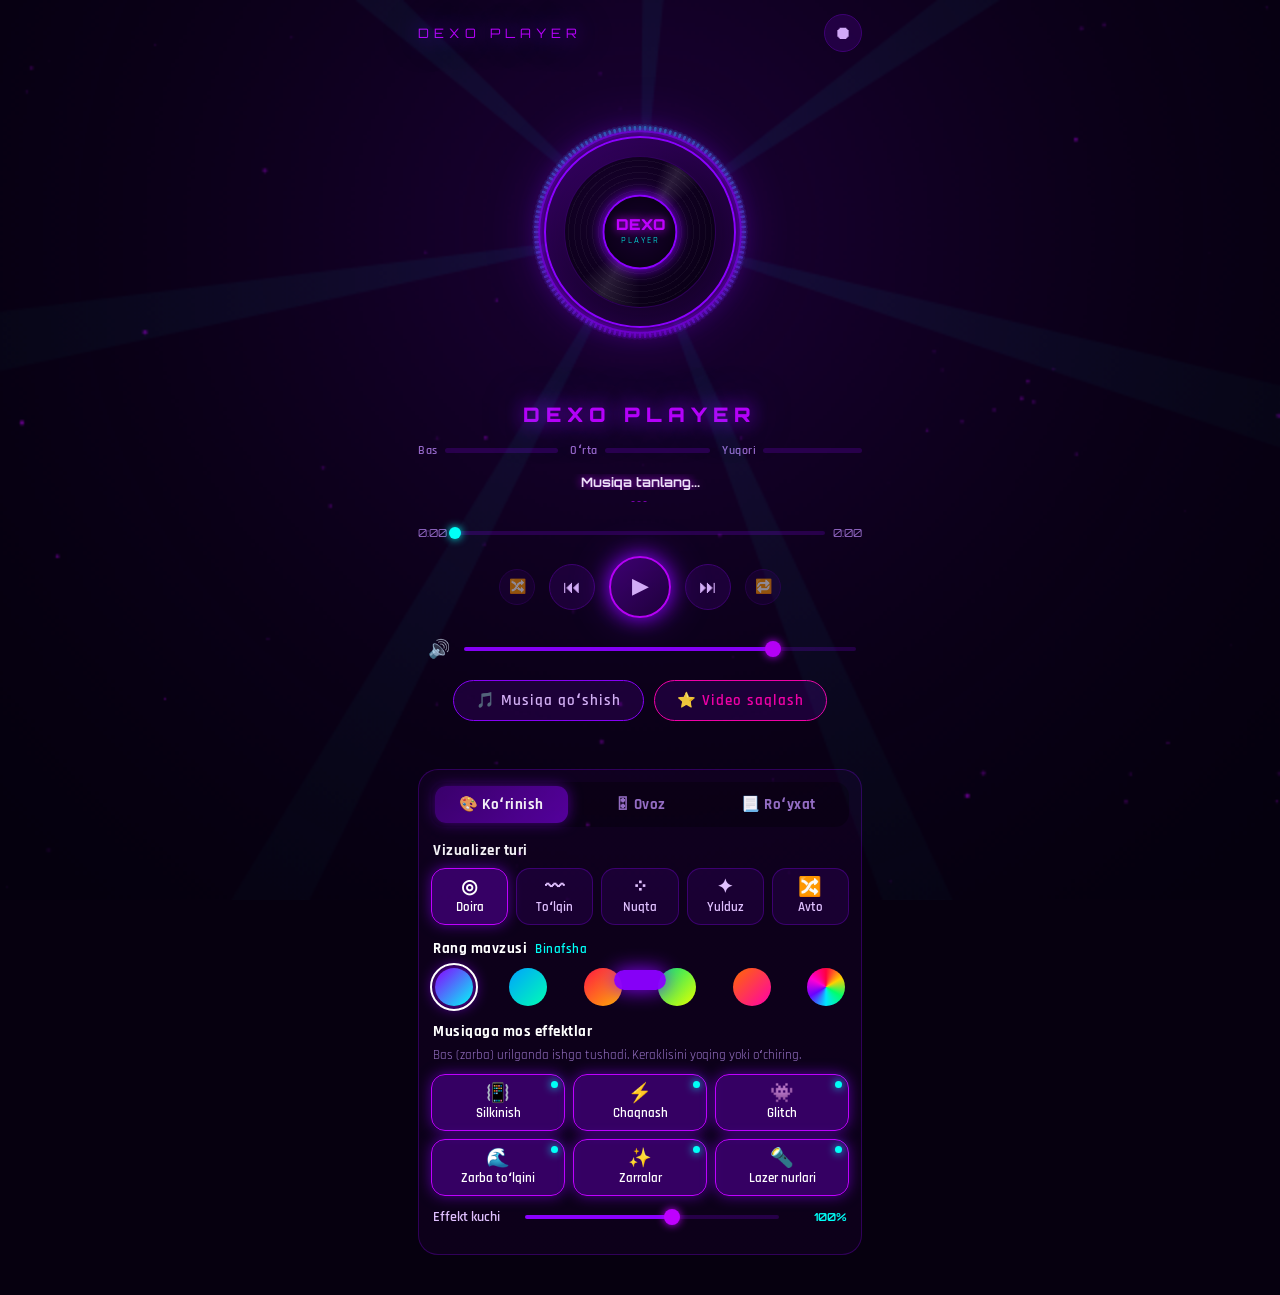
==== commit e49ba0d3: "Add files via upload" ====
--- a/index.html
+++ b/index.html
@@ -4,7 +4,7 @@
 <meta charset="UTF-8">
 <meta name="viewport" content="width=device-width, initial-scale=1.0, viewport-fit=cover">
 <meta name="theme-color" content="#06000f">
-<title>DEXO PHONK Player</title>
+<title>DEXO PLAYER</title>
 <link rel="stylesheet" href="home.css">
 </head>
 <body>
@@ -16,7 +16,7 @@
 
     <!-- Header -->
     <div class="header">
-      <span class="app-title" id="appTitle">PHONK PLAYER</span>
+      <span class="app-title" id="appTitle">DEXO PLAYER</span>
       <button class="rec-icon-btn" id="saveVideoBtn" title="Video yozish">⏺</button>
     </div>
 
@@ -27,11 +27,11 @@
         <div class="disc" id="disc"></div>
         <div class="disc-inner">
           <span class="logo-text">DEXO</span>
-          <span class="logo-sub">PHONK</span>
+          <span class="logo-sub">PLAYER</span>
         </div>
       </div>
     </div>
-    <div class="phonk-label" id="phonkLabel">PHONK</div>
+    <div class="viz-label" id="vizLabel">DEXO PLAYER</div>
 
     <!-- Bas / Oʻrta / Yuqori oʻlchagichlari -->
     <div class="meters" aria-hidden="true">
@@ -137,7 +137,7 @@
         <div class="chip-wrap" id="presetChips">
           <button class="chip pill active" data-preset="normal">Oddiy</button>
           <button class="chip pill" data-preset="bass">🔊 Bass Boost</button>
-          <button class="chip pill" data-preset="phonk">😈 Phonk Drive</button>
+          <button class="chip pill" data-preset="drive">🔥 Drive</button>
           <button class="chip pill" data-preset="slowed">🌙 Slowed + Reverb</button>
           <button class="chip pill" data-preset="nightcore">⚡ Nightcore</button>
           <button class="chip pill" data-preset="d8">🎧 8D</button>
--- a/home.css
+++ b/home.css
@@ -98,7 +98,6 @@
   position: absolute;
   top: 0; left: 0;
   width: 100%; height: 100%;
-  filter: drop-shadow(0 0 7px rgba(var(--p-rgb), 0.75));
 }
 
 .disc-ring {
@@ -108,10 +107,19 @@
   background: radial-gradient(circle at 40% 35%, var(--purple-dark) 0%, var(--mid) 60%, var(--bg) 100%);
   border: 2px solid var(--purple);
   box-shadow:
-    0 0 calc(26px + var(--beat) * 44px) rgba(var(--p-rgb), calc(0.5 + var(--beat) * 0.45)),
+    0 0 26px rgba(var(--p-rgb), 0.5),
     0 0 60px rgba(var(--p-rgb), 0.25),
     inset 0 0 30px rgba(var(--p-rgb), 0.2);
   will-change: transform;
+}
+
+/* Zarbada yonadigan nur: JS faqat opacity ni oʻzgartiradi */
+.disc-glow {
+  position: absolute; inset: 0; z-index: -1;
+  border-radius: 50%;
+  box-shadow: 0 0 40px 10px rgba(var(--p-rgb), 0.9);
+  opacity: 0; pointer-events: none;
+  will-change: opacity;
 }
 
 /* Aylanadigan vinil */
@@ -166,7 +174,7 @@
   letter-spacing: 2px; margin-top: 3px;
 }
 
-.phonk-label {
+.viz-label {
   margin-top: -6px;
   font-family: 'Orbitron', monospace;
   font-size: 20px; font-weight: 900;
@@ -340,12 +348,10 @@
 /* ═════════ SOZLAMALAR PANELI ═════════ */
 .panel {
   width: 100%;
-  background: rgba(var(--p-rgb), 0.07);
+  background: linear-gradient(rgba(var(--p-rgb), 0.08), rgba(var(--p-rgb), 0.08)), rgba(0, 0, 0, 0.5);
   border: 1px solid rgba(var(--p-rgb), 0.28);
   border-radius: 20px;
   padding: 12px 12px 16px;
-  backdrop-filter: blur(8px);
-  -webkit-backdrop-filter: blur(8px);
 }
 
 .tabs {
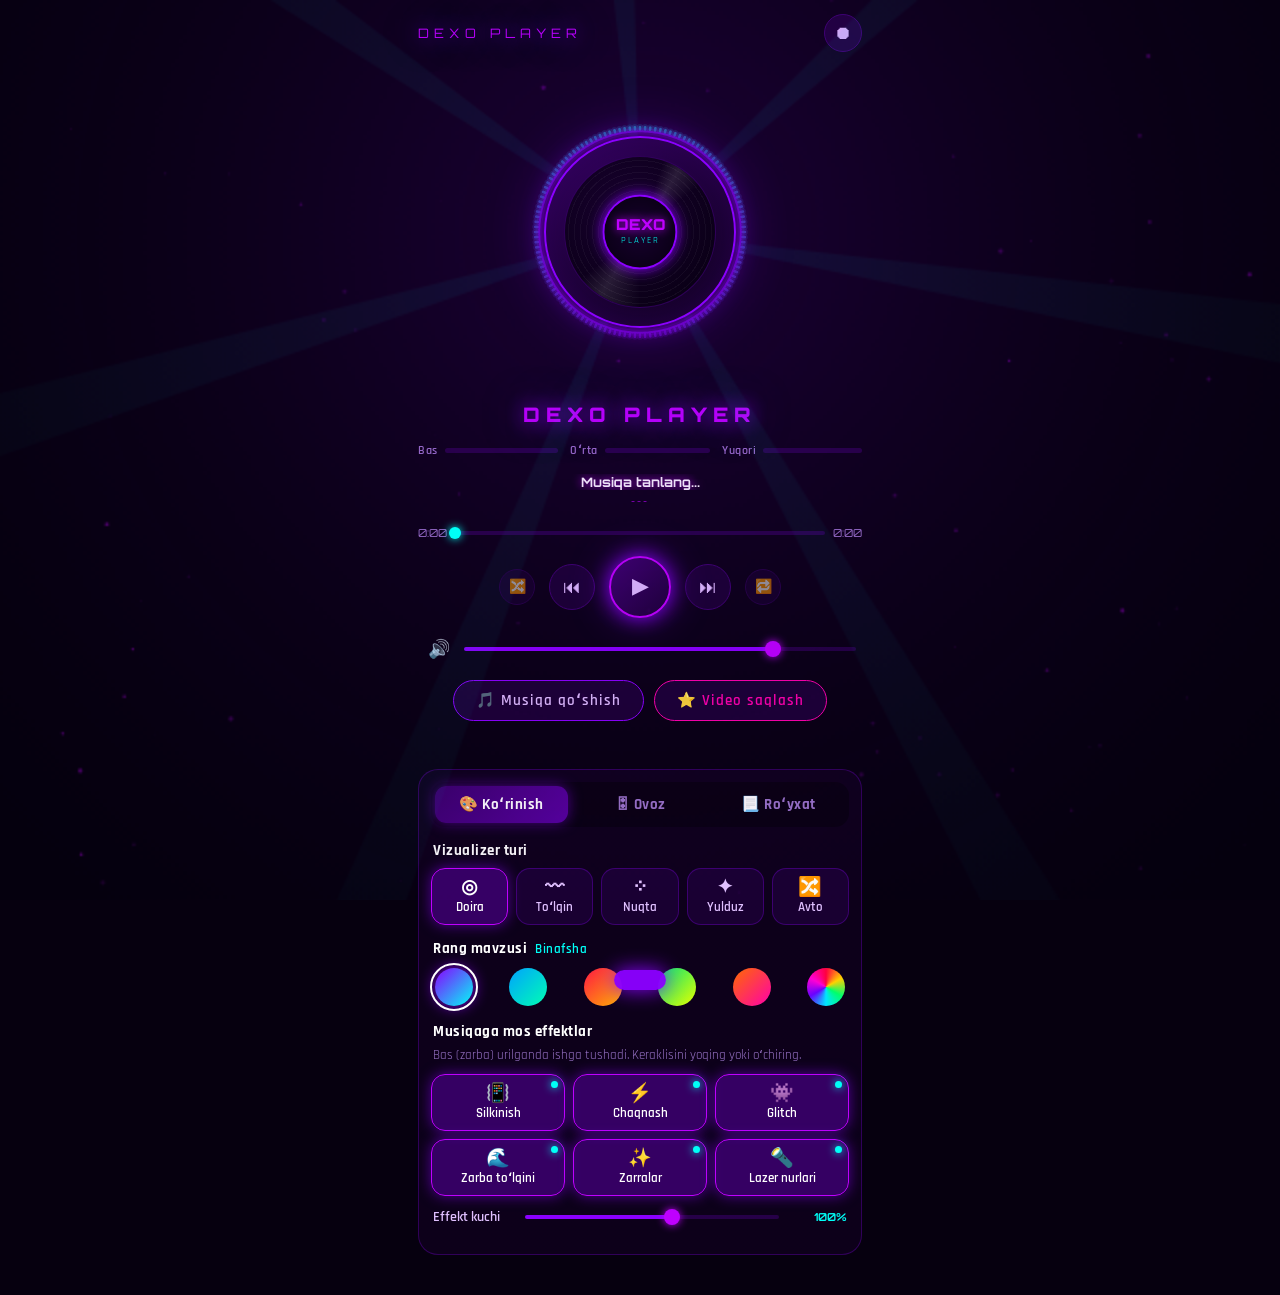
==== commit f7892909: "Add files via upload" ====
--- a/index.html
+++ b/index.html
@@ -5,6 +5,7 @@
 <meta name="viewport" content="width=device-width, initial-scale=1.0, viewport-fit=cover">
 <meta name="theme-color" content="#06000f">
 <title>DEXO PLAYER</title>
+<link rel="icon" href="dexo-player-logo.svg" type="image/svg+xml">
 <link rel="stylesheet" href="home.css">
 </head>
 <body>
